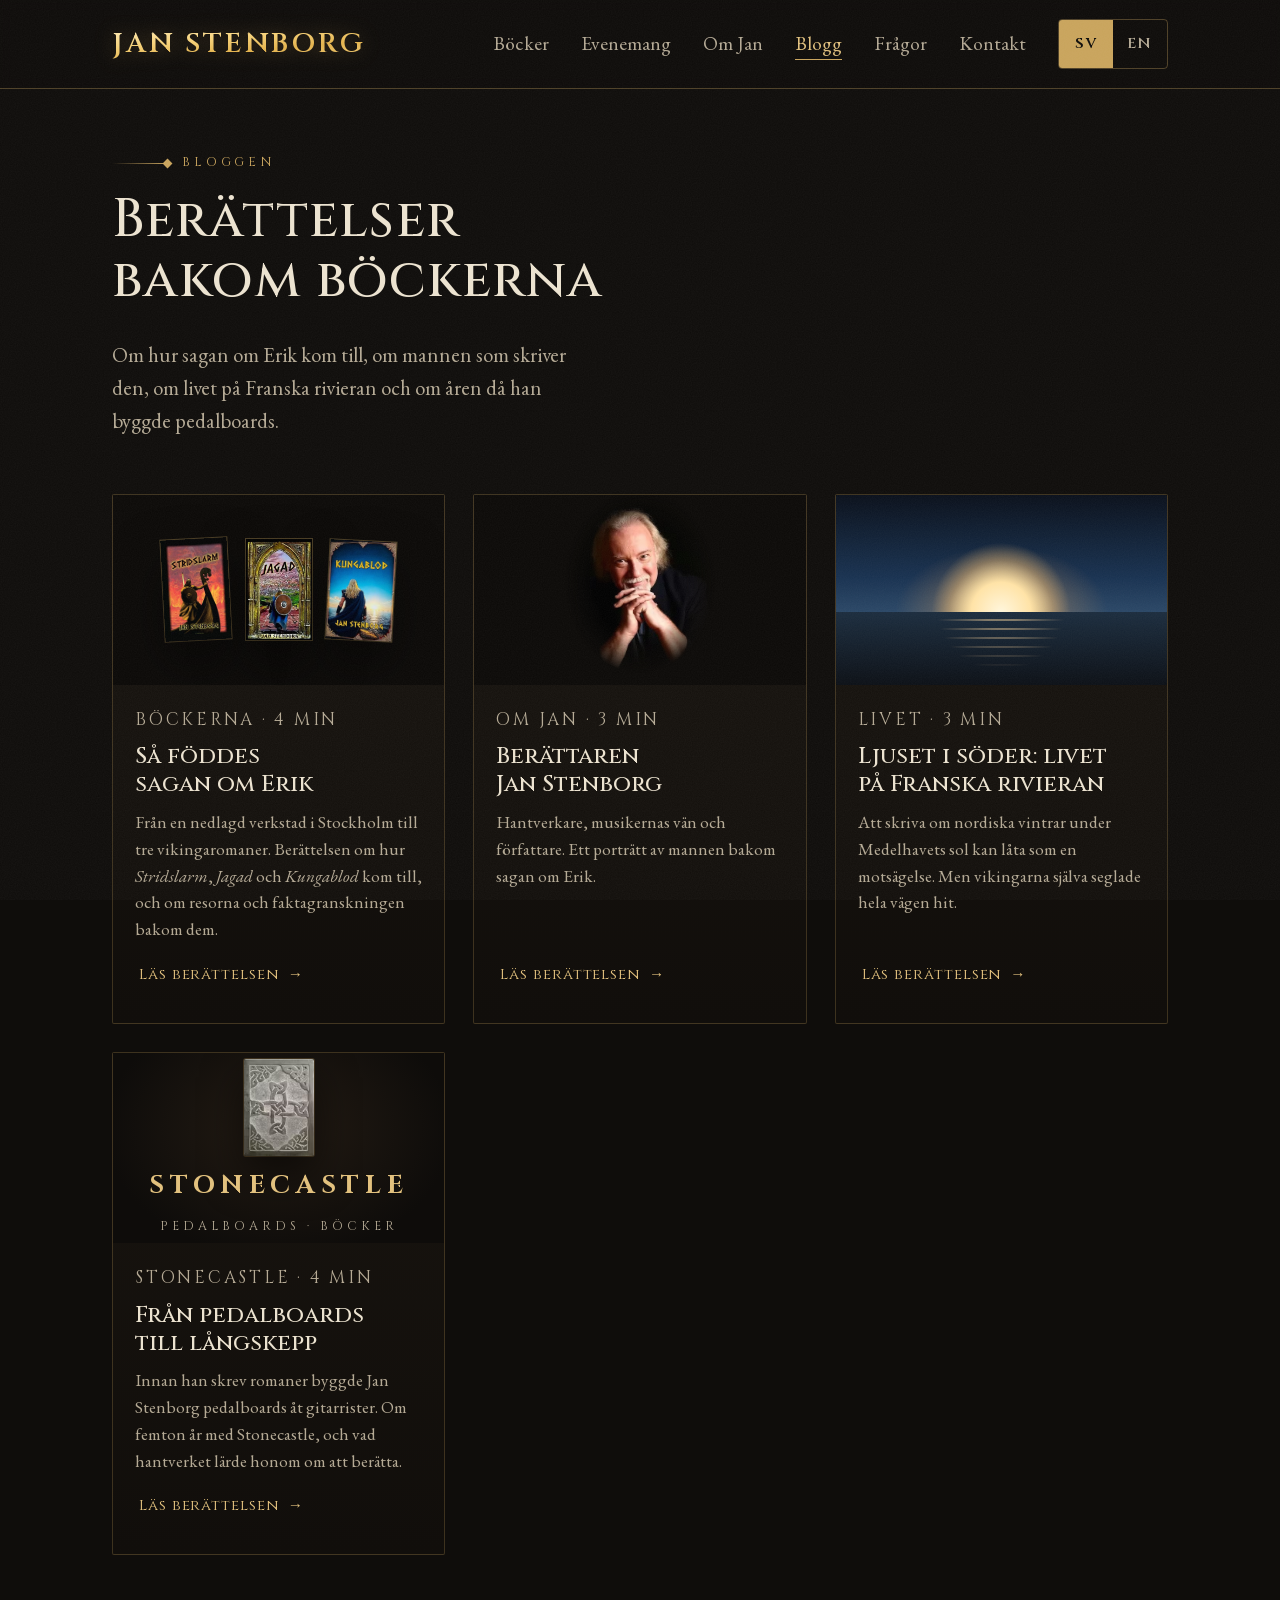
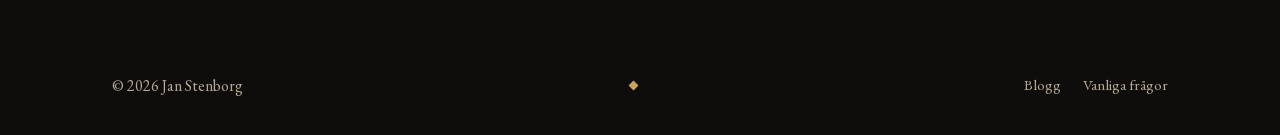
==== blogg/index.html @ 1004fe12 "Use the Stridslarm epub to correct and enrich the site - Publisher corrected: Jan's own imprint, Sto" ====
<!doctype html>
<html lang="sv" data-lang="sv" data-title-sv="Blogg – Jan Stenborg" data-title-en="Blog – Jan Stenborg">
<head>
  <meta charset="utf-8">
  <meta name="viewport" content="width=device-width, initial-scale=1, viewport-fit=cover">
  <title>Blogg – Jan Stenborg</title>
  <meta name="description" content="Berättelser om hur Jan Stenborgs vikingaromaner kom till, om författaren, livet på Franska rivieran och åren med Stonecastle.">
  <meta name="theme-color" content="#0f0d0b">
  <meta name="referrer" content="strict-origin-when-cross-origin">
  <link rel="icon" href="/favicon.svg" type="image/svg+xml">
  <link rel="icon" href="/favicon-32.png" sizes="32x32" type="image/png">
  <link rel="apple-touch-icon" href="/apple-touch-icon.png">
  <meta property="og:type" content="website">
  <meta property="og:site_name" content="Jan Stenborg">
  <meta property="og:locale" content="sv_SE">
  <meta property="og:title" content="Blogg – Jan Stenborg">
  <meta property="og:description" content="Berättelser om hur Jan Stenborgs vikingaromaner kom till, om författaren, livet på Franska rivieran och åren med Stonecastle.">
  <link rel="canonical" href="https://janstenborg.com/blogg/">
  <meta property="og:url" content="https://janstenborg.com/blogg/">
  <meta property="og:image" content="https://janstenborg.com/images/share.jpg">
  <meta name="twitter:card" content="summary_large_image">
  <link rel="preload" href="/fonts/cinzel.woff2" as="font" type="font/woff2" crossorigin>
  <link rel="preload" href="/fonts/eb-garamond.woff2" as="font" type="font/woff2" crossorigin>
  <link rel="stylesheet" href="/styles.css">
  <script src="/boot.js?v=2"></script>
  <script type="application/ld+json">
{
  "@context": "https://schema.org",
  "@type": "Blog",
  "name": "Jan Stenborg – Blogg",
  "inLanguage": "sv",
  "author": {
    "@type": "Person",
    "name": "Jan Stenborg",
    "jobTitle": "Författare",
    "url": "https://janstenborg.com/"
  },
  "blogPost": [
    {
      "@type": "BlogPosting",
      "headline": "Så föddes sagan om Erik",
      "datePublished": "2026-10-24",
      "url": "https://janstenborg.com/blogg/sa-foddes-sagan-om-erik/"
    },
    {
      "@type": "BlogPosting",
      "headline": "Berättaren Jan Stenborg",
      "datePublished": "2026-10-24",
      "url": "https://janstenborg.com/blogg/berattaren-jan-stenborg/"
    },
    {
      "@type": "BlogPosting",
      "headline": "Ljuset i söder: livet på Franska rivieran",
      "datePublished": "2026-10-24",
      "url": "https://janstenborg.com/blogg/livet-pa-franska-rivieran/"
    },
    {
      "@type": "BlogPosting",
      "headline": "Från pedalboards till långskepp",
      "datePublished": "2026-10-24",
      "url": "https://janstenborg.com/blogg/fran-pedalboards-till-langskepp/"
    }
  ],
  "url": "https://janstenborg.com/blogg/"
}
  </script>
</head>
<body class="subpage">
<a class="skip" href="#main"><span lang="sv">Hoppa till innehållet</span><span lang="en">Skip to content</span></a>

<header class="site-header">
  <div class="wrap header-inner">
    <a class="brand" href="/">Jan Stenborg</a>
    <nav class="nav" aria-label="Meny" data-label-en="Menu">
      <a href="/#bocker"><span lang="sv">Böcker</span><span lang="en">Books</span></a>
      <a href="/#evenemang"><span lang="sv">Evenemang</span><span lang="en">Events</span></a>
      <a href="/#om"><span lang="sv">Om Jan</span><span lang="en">About</span></a>
      <a href="/blogg/" aria-current="page"><span lang="sv">Blogg</span><span lang="en">Blog</span></a>
      <a href="/fragor/"><span lang="sv">Frågor</span><span lang="en">FAQ</span></a>
      <a href="/#kontakt"><span lang="sv">Kontakt</span><span lang="en">Contact</span></a>
    </nav>
    <div class="lang-switch" role="group" aria-label="Språk / Language">
      <button type="button" data-set-lang="sv" aria-pressed="true">SV</button>
      <button type="button" data-set-lang="en" aria-pressed="false">EN</button>
    </div>
    <button type="button" class="menu-toggle" aria-expanded="false" aria-controls="site-menu" data-menu-toggle>
      <span class="menu-icon" aria-hidden="true"></span>
      <span class="visually-hidden"><span lang="sv">Meny</span><span lang="en">Menu</span></span>
    </button>
  </div>
</header>

<div class="menu-panel" id="site-menu" data-menu>
  <div class="menu-glow" aria-hidden="true"></div>
  <nav class="wrap menu-inner" aria-label="Meny" data-label-en="Menu">
    <ol class="menu-list">
      <li style="--i:0"><a href="/#bocker"><span class="menu-num">I</span><span lang="sv">Böckerna</span><span lang="en">The books</span></a></li>
      <li style="--i:1"><a href="/#evenemang"><span class="menu-num">II</span><span lang="sv">Evenemang</span><span lang="en">Events</span></a></li>
      <li style="--i:2"><a href="/#om"><span class="menu-num">III</span><span lang="sv">Om Jan</span><span lang="en">About Jan</span></a></li>
      <li style="--i:3"><a href="/#kontakt"><span class="menu-num">IV</span><span lang="sv">Kontakt</span><span lang="en">Contact</span></a></li>
    </ol>
    <ul class="menu-list menu-more">
      <li style="--i:4"><a href="/blogg/" aria-current="page"><span class="menu-num" aria-hidden="true">·</span><span lang="sv">Blogg</span><span lang="en">Blog</span></a></li>
      <li style="--i:5"><a href="/fragor/"><span class="menu-num" aria-hidden="true">·</span><span lang="sv">Vanliga frågor</span><span lang="en">FAQ</span></a></li>
    </ul>
    <div class="menu-foot" style="--i:6">
      <a class="btn btn-gold" href="/#evenemang" data-track="Menu: signing"><span lang="sv">Kom på signeringen</span><span lang="en">Come to the signing</span></a>
      <div class="lang-switch" role="group" aria-label="Språk / Language">
        <button type="button" data-set-lang="sv" aria-pressed="true">SV</button>
        <button type="button" data-set-lang="en" aria-pressed="false">EN</button>
      </div>
    </div>
  </nav>
</div>

<main id="main">
  <section class="section blog-index">
    <div class="wrap">
      <header class="chapter" data-reveal="title">
        <p class="chapter-mark"><span class="chapter-rule" aria-hidden="true"></span><span lang="sv">Bloggen</span><span lang="en">The blog</span></p>
        <h1 class="chapter-title"><span lang="sv">Berättelser bakom böckerna</span><span lang="en">Stories behind the books</span></h1>
      </header>
      <p class="section-intro" data-reveal><span lang="sv">Om hur sagan om Erik kom till, om mannen som skriver den, om livet på Franska rivieran och om åren då han byggde pedalboards.</span><span lang="en">How the saga of Erik came about, the man who writes it, life on the French Riviera, and the years he spent building pedalboards.</span></p>
      <div class="story-grid">
        <article class="story-card" data-reveal>
          <a class="story-link" href="/blogg/sa-foddes-sagan-om-erik/">
            <div class="story-visual"><div class="post-visual post-covers" role="img" aria-label="Omslagen till Stridslarm, Jagad och Kungablod" data-label-en="The covers of Stridslarm, Jagad and Kungablod"><picture><source type="image/avif" srcset="/images/stridslarm-360.avif"><source type="image/webp" srcset="/images/stridslarm-360.webp"><img src="/images/stridslarm.jpg" width="919" height="1400" loading="lazy" alt=""></picture><picture><source type="image/avif" srcset="/images/jagad-240.avif"><source type="image/webp" srcset="/images/jagad-240.webp"><img src="/images/jagad.jpg" width="362" height="552" loading="lazy" alt=""></picture><picture><source type="image/avif" srcset="/images/kungablod-320.avif"><source type="image/webp" srcset="/images/kungablod-320.webp"><img src="/images/kungablod.jpg" width="628" height="938" loading="lazy" alt=""></picture></div></div>
            <div class="story-text">
              <p class="story-tag"><span lang="sv">Böckerna</span><span lang="en">The books</span> · <span lang="sv">4 min</span><span lang="en">4 min</span></p>
              <h2 class="story-title"><span lang="sv">Så föddes sagan om Erik</span><span lang="en">How the saga of Erik was born</span></h2>
              <p><span lang="sv">Från en nedlagd verkstad i Stockholm till tre vikingaromaner. Berättelsen om hur <em>Stridslarm</em>, <em>Jagad</em> och <em>Kungablod</em> kom till, och om resorna och faktagranskningen bakom dem.</span><span lang="en">From a closed workshop in Stockholm to three Viking novels: how <em>Stridslarm</em>, <em>Jagad</em> and <em>Kungablod</em> came to be, and the travel and fact-checking behind them.</span></p>
              <span class="text-link"><span lang="sv">Läs berättelsen</span><span lang="en">Read the story</span> <span class="text-link-arrow" aria-hidden="true">→</span></span>
            </div>
          </a>
        </article>
        <article class="story-card" data-reveal>
          <a class="story-link" href="/blogg/berattaren-jan-stenborg/">
            <div class="story-visual"><div class="post-visual post-portrait"><picture><source type="image/avif" srcset="/images/jan-stenborg-388.avif 388w" sizes="(max-width: 700px) 92vw, 680px"><source type="image/webp" srcset="/images/jan-stenborg-388.webp 388w" sizes="(max-width: 700px) 92vw, 680px"><img src="/images/jan-stenborg.jpg" width="388" height="515" loading="lazy" alt="Porträtt av Jan Stenborg" data-alt-en="Portrait of Jan Stenborg"></picture></div></div>
            <div class="story-text">
              <p class="story-tag"><span lang="sv">Om Jan</span><span lang="en">About Jan</span> · <span lang="sv">3 min</span><span lang="en">3 min</span></p>
              <h2 class="story-title"><span lang="sv">Berättaren Jan Stenborg</span><span lang="en">Jan Stenborg, storyteller</span></h2>
              <p><span lang="sv">Hantverkare, musikernas vän och författare. Ett porträtt av mannen bakom sagan om Erik.</span><span lang="en">Craftsman, friend of musicians and author: a portrait of the man behind the saga of Erik.</span></p>
              <span class="text-link"><span lang="sv">Läs berättelsen</span><span lang="en">Read the story</span> <span class="text-link-arrow" aria-hidden="true">→</span></span>
            </div>
          </a>
        </article>
        <article class="story-card" data-reveal>
          <a class="story-link" href="/blogg/livet-pa-franska-rivieran/">
            <div class="story-visual"><div class="post-visual post-scene post-sea" aria-hidden="true"><span class="ps-sky"></span><span class="ps-sun"></span><span class="ps-sea"></span><span class="ps-path"></span></div></div>
            <div class="story-text">
              <p class="story-tag"><span lang="sv">Livet</span><span lang="en">Life</span> · <span lang="sv">3 min</span><span lang="en">3 min</span></p>
              <h2 class="story-title"><span lang="sv">Ljuset i söder: livet på Franska rivieran</span><span lang="en">Southern light: life on the French Riviera</span></h2>
              <p><span lang="sv">Att skriva om nordiska vintrar under Medelhavets sol kan låta som en motsägelse. Men vikingarna själva seglade hela vägen hit.</span><span lang="en">Writing about northern winters under the Mediterranean sun may sound like a contradiction. But the Vikings themselves sailed all the way here.</span></p>
              <span class="text-link"><span lang="sv">Läs berättelsen</span><span lang="en">Read the story</span> <span class="text-link-arrow" aria-hidden="true">→</span></span>
            </div>
          </a>
        </article>
        <article class="story-card" data-reveal>
          <a class="story-link" href="/blogg/fran-pedalboards-till-langskepp/">
            <div class="story-visual"><div class="post-visual post-scene post-plate" aria-hidden="true"><picture class="plate-emblem"><source type="image/avif" srcset="/images/emblem-stone-96.avif 1x, /images/emblem-stone-480.avif 2x"><source type="image/webp" srcset="/images/emblem-stone-96.webp 1x, /images/emblem-stone-480.webp 2x"><img src="/images/emblem-stone.jpg" width="480" height="659" loading="lazy" alt=""></picture><span class="plate-name">Stonecastle</span><span class="plate-sub"><span lang="sv">Pedalboards · Böcker</span><span lang="en">Pedalboards · Books</span></span></div></div>
            <div class="story-text">
              <p class="story-tag"><span lang="sv">Stonecastle</span><span lang="en">Stonecastle</span> · <span lang="sv">4 min</span><span lang="en">4 min</span></p>
              <h2 class="story-title"><span lang="sv">Från pedalboards till långskepp</span><span lang="en">From pedalboards to longships</span></h2>
              <p><span lang="sv">Innan han skrev romaner byggde Jan Stenborg pedalboards åt gitarrister. Om femton år med Stonecastle, och vad hantverket lärde honom om att berätta.</span><span lang="en">Before he wrote novels, Jan Stenborg built pedalboards for guitarists: fifteen years with Stonecastle, and what the craft taught him about storytelling.</span></p>
              <span class="text-link"><span lang="sv">Läs berättelsen</span><span lang="en">Read the story</span> <span class="text-link-arrow" aria-hidden="true">→</span></span>
            </div>
          </a>
        </article>
      </div>
    </div>
  </section>
</main>

<footer class="site-footer">
  <div class="wrap footer-inner">
    <span class="footer-mark" aria-hidden="true"></span>
    <p>© <span id="year">2026</span> Jan Stenborg</p>
    <nav class="footer-links" aria-label="Mer" data-label-en="More">
      <a href="/blogg/"><span lang="sv">Blogg</span><span lang="en">Blog</span></a>
      <a href="/fragor/"><span lang="sv">Vanliga frågor</span><span lang="en">FAQ</span></a>
    </nav>
  </div>
</footer>

<script src="/script.js"></script>
</body>
</html>
---- styles.css ----
/* ===== Fonts (self-hosted, Latin set incl. å ä ö) ===== */
@font-face {
  font-family: "Cinzel"; font-style: normal; font-weight: 400 900; font-display: swap;
  src: url("fonts/cinzel.woff2") format("woff2");
}
@font-face {
  font-family: "EB Garamond"; font-style: normal; font-weight: 400 800; font-display: swap;
  src: url("fonts/eb-garamond.woff2") format("woff2");
}
@font-face {
  font-family: "EB Garamond"; font-style: italic; font-weight: 400 800; font-display: swap;
  src: url("fonts/eb-garamond-italic.woff2") format("woff2");
}

/* ===== Colours and fonts: change these to restyle the whole site ===== */
:root {
  --bg: #0f0d0b;
  --bg-raised: #17130f;
  --gold: #c9a45c;
  --gold-bright: #e2c17e;
  --text: #ece3d0;
  --text-muted: #b5aa95;
  --line: rgba(201, 164, 92, 0.35);
  --heading: "Cinzel", Georgia, serif;
  --body: "EB Garamond", Georgia, serif;
  --wrap: 1120px;

  /* Motion tokens (see docs/MOTION.md). Every animation uses these. */
  --dur-instant: 90ms;
  --dur-quick: 160ms;
  --dur-ui: 240ms;
  --dur-reveal: 420ms;
  --dur-scene: 650ms;
  --ease-rise: cubic-bezier(.16, .84, .24, 1);
  --ease-ui: cubic-bezier(.3, .7, .2, 1);
  --ease-out: cubic-bezier(.4, 0, 1, 1);
  --rise: 18px;
  --stagger: 0ms;
}

/* ===== Language switching: only the chosen language is shown ===== */
html[data-lang="sv"] [lang="en"],
html[data-lang="en"] [lang="sv"] { display: none !important; }

/* ===== Signing dates: show only what fits before, on, or after the day ===== */
/* Without the script, the "before" version shows. */
html:not([data-event-state]) [data-show]:not([data-show~="upcoming"]),
html[data-event-state="upcoming"] [data-show]:not([data-show~="upcoming"]),
html[data-event-state="today"] [data-show]:not([data-show~="today"]),
html[data-event-state="past"] [data-show]:not([data-show~="past"]) { display: none !important; }

/* ===== Base ===== */
*, *::before, *::after { box-sizing: border-box; }
html { scroll-behavior: smooth; scroll-padding-top: 104px; }
body {
  margin: 0;
  background: var(--bg);
  color: var(--text);
  font-family: var(--body);
  font-size: 1.2rem;
  line-height: 1.6;
  -webkit-font-smoothing: antialiased;
}
img { max-width: 100%; height: auto; display: block; }
picture { display: block; }
a { color: var(--gold-bright); }
a:hover { color: var(--text); }
h1, h2, h3 { font-family: var(--heading); font-weight: 700; line-height: 1.15; margin: 0 0 0.5em; text-wrap: balance; }
p { margin: 0 0 1em; text-wrap: pretty; }
/* A faint film grain over the whole page, so the night is never flat digital black.
   One fixed layer, opacity only: costs nothing while scrolling. */
body::after {
  content: ""; position: fixed; inset: 0; z-index: 90; pointer-events: none; opacity: .045;
  background-image: url("data:image/svg+xml;utf8,<svg xmlns='http://www.w3.org/2000/svg' width='180' height='180'><filter id='n'><feTurbulence type='fractalNoise' baseFrequency='.85' numOctaves='2' stitchTiles='stitch'/><feColorMatrix values='0 0 0 0 1  0 0 0 0 1  0 0 0 0 1  0 0 0 .9 0'/></filter><rect width='100%' height='100%' filter='url(%23n)'/></svg>");
}
em { font-style: italic; }
.wrap { max-width: var(--wrap); margin: 0 auto; padding: 0 16px; }
.hero-inner > *, .book > *, .event > *, .about > * { min-width: 0; }
@media (min-width: 700px) { .wrap { padding: 0 32px; } }

.skip { position: absolute; left: -9999px; }
.skip:focus { left: 16px; top: 16px; z-index: 100; background: var(--gold); color: var(--bg); padding: 8px 12px; }
:focus-visible { outline: 2px solid var(--gold-bright); outline-offset: 3px; }
section[tabindex="-1"]:focus { outline: none; }

/* ===== Header ===== */
.site-header {
  position: sticky; top: 0; z-index: 50;
  transition: transform var(--dur-ui) var(--ease-ui);
  background: rgba(15, 13, 11, 0.92);
  -webkit-backdrop-filter: blur(6px); backdrop-filter: blur(6px);
  border-bottom: 1px solid var(--line);
}
@media (min-width: 901px) {
  /* Fixed (not sticky) so shrinking it never nudges the page underneath */
  .site-header {
    position: fixed; left: 0; right: 0; top: 0;
    transition: background-color var(--dur-ui) var(--ease-ui), box-shadow var(--dur-ui) var(--ease-ui);
  }
  body { padding-top: 89px; }
  .header-inner { transition: min-height var(--dur-ui) var(--ease-ui); }
  .brand { transform-origin: left center; transition: transform var(--dur-ui) var(--ease-ui); }
  .header-condensed .site-header { background: rgba(15, 13, 11, .97); box-shadow: 0 12px 30px rgba(0, 0, 0, .35); }
  .header-condensed .header-inner { min-height: 64px; }
  .header-condensed .brand { transform: scale(.82); }
}
.header-inner { display: flex; align-items: center; gap: 32px; min-height: 88px; flex-wrap: wrap; }
.brand {
  font-family: var(--heading); font-size: 1.75rem; letter-spacing: 0.1em;
  font-weight: 600; color: #f0c766; text-decoration: none; text-transform: uppercase;   /* bright gold */
  display: inline-flex; align-items: center; min-height: 44px;
  filter: drop-shadow(0 0 10px rgba(255, 200, 100, .28));
}
@supports ((-webkit-background-clip: text) or (background-clip: text)) {
  .brand {                                       /* metallic gold, lit from above */
    background: linear-gradient(175deg, #fff3cf 0%, #f6d27a 38%, #e3b24c 62%, #f4d58a 100%);
    -webkit-background-clip: text; background-clip: text; -webkit-text-fill-color: transparent;
  }
}
.brand:hover { filter: drop-shadow(0 0 14px rgba(255, 210, 120, .5)); }
.nav { display: flex; gap: 32px; margin-left: auto; }
.nav a {
  color: var(--text-muted); text-decoration: none; font-size: 1.22rem;
  display: inline-flex; align-items: center; min-height: 48px;
}
.nav a { position: relative; transition: color var(--dur-quick) var(--ease-ui); }
.nav a::after {
  content: ""; position: absolute; left: 0; right: 0; bottom: 8px; height: 1px; background: var(--gold);
  transform: scaleX(0); transform-origin: left; transition: transform var(--dur-ui) var(--ease-ui);
}
.nav a:hover, .nav a:focus-visible { color: var(--gold-bright); }
@media (hover: hover) { .nav a:hover::after { transform: scaleX(1); } }
.nav a:focus-visible::after { transform: scaleX(1); }
.lang-switch { position: relative; display: flex; border: 1px solid var(--line); border-radius: 4px; overflow: hidden; }
.lang-switch::before {                          /* the gold pill that slides between SV and EN */
  content: ""; position: absolute; top: 0; bottom: 0; left: 0; width: 50%; background: var(--gold);
  transition: transform var(--dur-ui) var(--ease-rise);
}
html[data-lang="en"] .lang-switch::before { transform: translateX(100%); }
.lang-switch button {
  position: relative; font: 600 0.85rem/1 var(--heading); letter-spacing: 0.08em;
  background: none; color: var(--text-muted); border: 0; padding: 0; cursor: pointer;
  width: 54px; min-height: 48px; font-size: .95rem; transition: color var(--dur-ui) var(--ease-ui);
}
.lang-switch button[aria-pressed="true"] { color: var(--bg); }

/* --- Menu button (phones and small tablets only) --- */
.menu-toggle {
  display: none; align-items: center; justify-content: center; flex: none;
  width: 48px; height: 48px; margin-left: auto; padding: 0; cursor: pointer;
  background: none; color: var(--gold-bright); border: 1px solid var(--line); border-radius: 4px;
  transition: border-color var(--dur-quick) var(--ease-ui);
}
.menu-toggle:hover { border-color: var(--gold); }
.menu-icon { position: relative; display: block; width: 22px; height: 14px; }
.menu-icon::before, .menu-icon::after {
  content: ""; position: absolute; left: 0; right: 0; height: 2px; border-radius: 1px; background: currentColor;
  transition: transform var(--dur-ui) var(--ease-rise);
}
.menu-icon::before { top: 0; }
.menu-icon::after { bottom: 0; }
.menu-toggle[aria-expanded="true"] .menu-icon::before { transform: translateY(6px) rotate(45deg); }
.menu-toggle[aria-expanded="true"] .menu-icon::after { transform: translateY(-6px) rotate(-45deg); }

/* --- Full-screen chapter menu --- */
.menu-panel { display: none; }

@media (max-width: 900px) {
  .header-inner { min-height: 72px; gap: 16px; flex-wrap: nowrap; }
  .brand { font-size: 1.45rem; }
  .site-header .nav, .site-header .lang-switch { display: none; }
  .menu-toggle { display: inline-flex; }

  .menu-panel {
    display: block; position: fixed; inset: 0; z-index: 45; overflow-y: auto; overscroll-behavior: contain;
    padding-top: 72px; background: var(--bg);
    visibility: hidden; opacity: 0;
    transition: opacity var(--dur-ui) var(--ease-ui), visibility 0s linear var(--dur-ui);
  }
  .menu-open .menu-panel { visibility: visible; opacity: 1; transition: opacity var(--dur-ui) var(--ease-ui), visibility 0s; }
  .menu-open .site-header { transform: none !important; }   /* the bar (and its close button) always stays */
  .menu-open .action-bar { visibility: hidden !important; }
  .menu-glow {                                   /* the dawn horizon again, at the foot of the menu */
    position: absolute; left: 0; right: 0; bottom: 0; height: 55%; pointer-events: none;
    background: radial-gradient(70% 60% at 50% 100%, rgba(215, 140, 70, .22), transparent 70%);
  }
  .menu-inner {
    position: relative; display: flex; flex-direction: column; justify-content: space-between;
    min-height: calc(100svh - 72px); padding-top: 28px; padding-bottom: calc(36px + env(safe-area-inset-bottom));
  }
  .menu-list { list-style: none; margin: 0; padding: 0; }
  .menu-list a {
    display: flex; align-items: baseline; gap: 18px; padding: 18px 0;
    border-bottom: 1px solid rgba(201, 164, 92, .18);
    font-family: var(--heading); font-weight: 500; font-size: clamp(1.8rem, 8vw, 2.4rem); letter-spacing: .02em;
    color: var(--text); text-decoration: none;
    transition: color var(--dur-quick) var(--ease-ui);
  }
  .menu-list a:hover, .menu-list a:active { color: var(--gold-bright); }
  .menu-num { flex: none; min-width: 2.6em; font-size: .8rem; font-weight: 700; letter-spacing: .2em; color: var(--gold); }
  .menu-foot { display: flex; flex-wrap: wrap; align-items: center; justify-content: space-between; gap: 16px; margin-top: 36px; }

  /* the chapters rise in, one after another */
  .menu-list li, .menu-foot {
    opacity: 0; transform: translateY(14px);
    transition: opacity 420ms var(--ease-rise), transform 420ms var(--ease-rise);
    transition-delay: calc(var(--i, 0) * 50ms);
  }
  .menu-open .menu-list li, .menu-open .menu-foot { opacity: 1; transform: none; }

  html { scroll-padding-top: 92px; }
}
html.menu-open { overflow: hidden; }

/* ===== Buttons ===== */
.btn {
  position: relative; overflow: hidden;
  display: inline-flex; align-items: center; justify-content: center; min-height: 48px;
  font-family: var(--heading); font-size: 0.95rem; letter-spacing: 0.06em; line-height: 1.2;
  text-decoration: none; padding: 12px 22px; border-radius: 3px; border: 1px solid var(--gold);
  background: none; cursor: pointer;
  transition: background-color var(--dur-quick) var(--ease-ui), color var(--dur-quick) var(--ease-ui),
              transform var(--dur-instant) var(--ease-ui);
}
.btn:active { transform: scale(.98); }
.btn-gold::after {                              /* a band of light that sweeps across on hover */
  content: ""; position: absolute; top: 0; bottom: 0; left: -40%; width: 30%;
  background: linear-gradient(100deg, transparent, rgba(255, 248, 225, .55), transparent);
  transform: translateX(0) skewX(-18deg); opacity: 0; pointer-events: none;
}
@media (hover: hover) {
  .btn-gold:hover::after { opacity: 1; transform: translateX(560%) skewX(-18deg); transition: transform 600ms var(--ease-rise), opacity 0s; }
}
.btn-small { min-height: 44px; padding: 8px 16px; font-size: 0.9rem; white-space: nowrap; }
.btn-gold { background: var(--gold); color: var(--bg); }
.btn-gold:hover { background: var(--gold-bright); color: var(--bg); }
.btn-ghost { color: var(--gold-bright); }
.btn-ghost:hover { background: rgba(201, 164, 92, 0.12); color: var(--gold-bright); }
.actions { display: flex; flex-wrap: wrap; gap: 12px; }

/* ===== Hero: "Dawn over the fleet" (see docs/HERO.md) ===== */
.hero {
  --horizon: 62%;                               /* where sea meets sky */
  --sun-x: calc(50% + min(27vw, 300px));        /* sun sits behind the book */
  --ease-slow: cubic-bezier(.16, .84, .24, 1);
  position: relative; overflow: hidden; isolation: isolate;
  min-height: min(calc(88svh - 80px), 810px);
  display: flex; align-items: center;
  background: var(--bg);
}

/* --- The scene (decoration only) --- */
.hero-scene { position: absolute; inset: 0; z-index: -1; pointer-events: none; }
.hero-sky {
  position: absolute; left: 0; right: 0; top: -60px; height: calc(var(--horizon) + 180px);
  mask-image: linear-gradient(#000 72%, transparent);
  background:
    radial-gradient(30% 34% at var(--sun-x) 100%, rgba(255, 214, 150, .75), rgba(240, 170, 95, .35) 45%, transparent 80%),
    radial-gradient(75% 70% at var(--sun-x) 100%, rgba(215, 140, 70, .45), rgba(150, 90, 60, .18) 45%, transparent 75%),
    linear-gradient(to bottom, #07080c 0%, #0a101b 38%, #142740 74%, #24405e 100%);
}
.hero-sun {
  position: absolute; left: var(--sun-x); top: var(--horizon);
  width: 320px; height: 320px; border-radius: 50%;
  transform: translate(-50%, -50%);
  background: radial-gradient(circle, #fff6dc 0%, #ffe3a6 28%, rgba(255, 200, 120, .55) 48%, transparent 70%);
  filter: blur(2px);
}
.hero-fleet {
  position: absolute; left: 0; top: calc(var(--horizon) - 39px);
  width: 100%; height: 40px; fill: #131d28; color: #131d28; opacity: .48; filter: blur(.45px);
}
.hero-sea {
  position: absolute; left: 0; right: 0; top: calc(var(--horizon) - 12px); bottom: 0; overflow: hidden;
  mask-image: linear-gradient(transparent, #000 28px);
  background: linear-gradient(to bottom, #1b2c3e 0%, #111c29 22%, #0c1016 62%, var(--bg) 100%);
}
.hero-sea::before {                             /* bright horizon line, strongest at the sun */
  content: ""; position: absolute; left: 0; right: 0; top: 0; height: 28px; filter: blur(8px);
  background: radial-gradient(40% 100% at var(--sun-x) 50%, rgba(255, 228, 170, .9), rgba(255, 228, 170, .15) 70%, transparent);
}
.hero-sunpath {
  position: absolute; top: 0; bottom: 0; left: var(--sun-x); width: 300px;
  transform: translateX(-50%); overflow: hidden;
  -webkit-mask-image: radial-gradient(50% 100% at 50% 0, #000 20%, transparent 75%);
          mask-image: radial-gradient(50% 100% at 50% 0, #000 20%, transparent 75%);
}
.hero-sunpath::before {                         /* fine moving glints on the water */
  content: ""; position: absolute; left: 0; right: 0; top: -16px; bottom: 0;
  background:
    radial-gradient(ellipse 32% 2px at 46% 12%, #f4d7a866, transparent),
    radial-gradient(ellipse 21% 2px at 57% 24%, #f4d7a844, transparent),
    radial-gradient(ellipse 38% 3px at 42% 39%, #f4d7a838, transparent),
    radial-gradient(ellipse 27% 2px at 60% 57%, #f4d7a825, transparent),
    radial-gradient(ellipse 42% 3px at 46% 76%, #f4d7a818, transparent);

}
.hero-grain {
  position: absolute; inset: 0; opacity: .07; mix-blend-mode: overlay;
  background-image: url("data:image/svg+xml;utf8,<svg xmlns='http://www.w3.org/2000/svg' width='160' height='160'><filter id='n'><feTurbulence type='fractalNoise' baseFrequency='.9' numOctaves='2' stitchTiles='stitch'/></filter><rect width='100%' height='100%' filter='url(%23n)'/></svg>");
}
.hero-scene::after {                            /* vignette */
  content: ""; position: absolute; inset: 0;
  background: radial-gradient(120% 90% at 60% 45%, transparent 55%, rgba(0, 0, 0, .55) 100%);
}

/* --- Layout --- */
.hero-inner {
  position: relative; width: 100%;
  display: grid; grid-template-columns: 1.15fr .85fr; gap: 48px; align-items: center;
  padding-top: 40px; padding-bottom: 56px;
}

/* --- Text --- */
.eyebrow {
  font-family: var(--heading); font-weight: 500; color: var(--gold); letter-spacing: .28em;
  text-transform: uppercase; font-size: .9rem; margin-bottom: .9em;
}
/* Jan's portrait beside his name: a small circle in a gold ring, lit like the dawn behind the book */
.hero-byline { display: flex; align-items: center; gap: 16px; }
.hero-avatar { flex: none; width: 56px; height: 56px; border-radius: 50%; }
.hero-avatar img {
  width: 100%; height: 100%; object-fit: cover; border-radius: 50%;
  box-shadow: 0 0 0 1px var(--gold), 0 0 0 4px var(--bg), 0 0 0 5px rgba(201, 164, 92, .35), 0 0 26px rgba(255, 200, 120, .28);
}
@media (max-width: 820px) {
  .hero-byline { gap: 12px; font-size: .8rem; letter-spacing: .2em; white-space: nowrap; }   /* one line beside the portrait */
  .hero-avatar { width: 46px; height: 46px; }
}
@media (max-width: 360px) { .hero-byline { font-size: .72rem; letter-spacing: .16em; } }
@media (max-width: 820px) and (max-height: 700px) { .hero-avatar { width: 38px; height: 38px; } }

.hero-title {
  font-size: clamp(2.4rem, 8.5vw, 4.9rem); letter-spacing: .05em; text-transform: uppercase;
  margin-bottom: .3em; color: var(--gold-bright);
  width: max-content; max-width: none;
}
.hero-title { text-shadow: 0 2px 18px rgba(255, 190, 110, .12); }
.lead { font-size: 1.45rem; line-height: 1.5; color: var(--text); max-width: 30ch; margin-bottom: 1.4em; }
.text-link {
  display: inline-flex; align-items: center; gap: 8px; min-height: 48px; padding: 0 4px;
  font-family: var(--heading); font-size: .95rem; letter-spacing: .06em; text-decoration: none;
  color: var(--gold-bright);
}
.text-link:hover { color: var(--text); }
.text-link-arrow { display: inline-block; transition: transform var(--dur-quick) var(--ease-ui); }
@media (hover: hover) { .text-link:hover .text-link-arrow { transform: translateX(4px); } }
.hero .actions { align-items: center; gap: 12px 24px; }
.hero-inscription {
  display: flex; flex-wrap: wrap; align-items: center; gap: 4px 12px;
  margin: 28px 0 0; color: var(--text-muted); font-size: 1.05rem;
}
.hero-inscription::before { content: ""; width: 40px; height: 1px; background: var(--gold); }
.hero-inscription > span:not(.hero-inscription-place) { color: var(--text); }

/* --- The 3D book --- */
.hero-book { position: relative; justify-self: center; }
.hero-halo {
  position: absolute; left: 50%; top: 45%; width: 190%; aspect-ratio: 1; border-radius: 50%;
  transform: translate(-50%, -50%); pointer-events: none;
  background: radial-gradient(circle, rgba(255, 222, 165, .5) 0%, rgba(255, 180, 100, .18) 35%, transparent 65%);
}
.book3d { width: 340px; perspective: 1400px; }
.book3d-body {
  position: relative; transform-style: preserve-3d;
  transform: rotateY(calc(24deg + var(--tilt-y, 0deg) + var(--turn, 0deg))) rotateX(var(--tilt-x, 0deg));
  transition: transform .6s var(--ease-slow);
}
.book3d-front {
  width: 100%; border-radius: 1px 3px 3px 1px;
  box-shadow:
    0 0 0 1px rgba(255, 225, 170, .18),
    -24px 34px 60px rgba(0, 0, 0, .55),
    0 0 90px rgba(255, 190, 110, .28);
  -webkit-box-reflect: below 6px linear-gradient(transparent 64%, rgba(255, 255, 255, .16));
}
.book3d-spine {
  position: absolute; left: 0; top: 0; width: 30px; height: 100%;
  transform-origin: left center; transform: rotateY(90deg);
  background: linear-gradient(to right, #08121f, #1d3a5e 45%, #0b1a2c);
  box-shadow: inset 0 0 0 1px rgba(201, 164, 92, .25);
}
.book3d-glare {
  position: absolute; inset: 0; pointer-events: none; border-radius: inherit;
  transform: translateZ(1px); mix-blend-mode: screen; opacity: .9;
  background: radial-gradient(circle at var(--gx, 70%) var(--gy, 18%), rgba(255, 240, 210, .28), transparent 46%);
}

/* Desktop: the hero fades into the page, so the book's reflection and the sea never end in a hard line */
@media (min-width: 821px) {
  .hero::after {
    content: ""; position: absolute; left: 0; right: 0; bottom: 0; height: 110px; z-index: 1;
    background: linear-gradient(to bottom, rgba(15, 13, 11, 0), var(--bg));
    pointer-events: none;
  }
  .scroll-cue { z-index: 2; }
}

/* --- Scroll cue (desktop) --- */
.scroll-cue {
  position: absolute; left: 50%; bottom: 22px; transform: translateX(-50%);
  display: flex; flex-direction: column; align-items: center; gap: 10px;
  font-family: var(--heading); font-size: .75rem; letter-spacing: .3em; text-transform: uppercase;
  color: var(--text-muted); text-decoration: none;
}
.scroll-cue::after {
  content: ""; width: 1px; height: 36px; transform-origin: top;
  background: linear-gradient(var(--gold), transparent);
}

/* --- Phone --- */
@media (max-width: 820px) {
  /* Spacing is tuned so the gold button stays on the first screen of a 812px-tall phone.
     The horizon moves with the book, so the book always rises out of the sea. */
  .hero { --horizon: 296px; --sun-x: 50%; min-height: 0; display: block; }
  .hero-inner { grid-template-columns: 1fr; gap: 32px; padding-top: 32px; padding-bottom: 56px; }
  .hero-book { order: -1; }
  .book3d { width: 200px; }
  .hero .hero-sea::after { height: 170px; opacity: .22; }
  .book3d-front { -webkit-box-reflect: below 6px linear-gradient(transparent 91%, rgba(255,255,255,.10)); }

  #top { scroll-margin-top: 0; }
  .hero-sun { width: 220px; height: 220px; }
  .hero-sunpath { width: 220px; bottom: auto; height: 110px; }   /* stays clear of the text */
  .lead { font-size: 1.3rem; }
  .scroll-cue { display: none; }
}

/* Shorter phones: a smaller book keeps the gold button on the first screen */
@media (max-width: 820px) and (max-height: 800px) {
  .hero { --horizon: 245px; }
  .hero-inner { gap: 28px; padding-top: 24px; }
  .book3d { width: 170px; }
}
@media (max-width: 820px) and (max-height: 700px) {
  .hero { --horizon: 215px; }
  .hero-inner { gap: 28px; padding-top: 20px; }
  .book3d { width: 150px; }
  .hero-sun { width: 170px; height: 170px; }
}

/* --- Motion (only when the visitor hasn't asked for less) --- */
@media (prefers-reduced-motion: no-preference) {
  .hero-sun::after {
    content: ""; position: absolute; inset: -30%; border-radius: 50%;
    background: radial-gradient(circle, rgba(255, 220, 160, .35), transparent 60%);
    animation: sunBreathe 8s ease-in-out infinite;
  }
  .hero-halo { animation: sunBreathe 8s ease-in-out infinite; }
  .hero-fleet-drift { animation: fleetDrift 60s ease-in-out infinite alternate; }
  .hero-sunpath::before { animation: glint 6s ease-in-out infinite alternate; }
  .scroll-cue::after { animation: cue 2.4s var(--ease-slow) infinite; }
  .book3d { animation: bookDrift 8s ease-in-out infinite; }

  /* Entrance: plays on each page load (the "hero-intro" class is set in <head>) */
  .hero-intro .hero-sky   { animation: sunrise 1.4s var(--ease-slow) both; }
  .hero-intro .hero-sun   { animation: sunUp 1.4s var(--ease-slow) both; }
  .hero-intro .hero-sea::before,
  .hero-intro .hero-sunpath { animation: fadeIn 1.2s ease-out .3s both; }
  .hero-intro .hero-fleet { animation: fadeIn 1.4s ease-out .5s both; }
  .hero-intro .hero-book  { animation: bookRise 1.1s var(--ease-slow) .5s both; }
  .hero-intro .hero-in    { animation: textIn .5s var(--ease-slow) .25s backwards; }
  .hero-intro .eyebrow.hero-in { animation-delay: .15s; }
  .hero-intro .hero-title.hero-in {
    animation: none;
  }
}

/* Pause the looping effects while the hero is scrolled out of view */
.hero.is-offscreen *, .hero.is-offscreen *::before, .hero.is-offscreen *::after { animation-play-state: paused !important; }

@keyframes sunrise  { from { opacity: .15; } to { opacity: 1; } }
@keyframes sunUp    { from { opacity: 0; transform: translate(-50%, -18%); } to { opacity: 1; transform: translate(-50%, -50%); } }
@keyframes fadeIn   { from { opacity: 0; } }
@keyframes bookRise { from { opacity: 0; transform: translateY(60px) rotateY(-14deg); } }
@keyframes textIn   { from { opacity: 0; transform: translateY(14px); } }
@keyframes titleIn  { from { opacity: 0; letter-spacing: .35em; } }
@keyframes sheen    { from { background-position: 100% 0; } }
@keyframes sunBreathe { 0%, 100% { opacity: .75; } 50% { opacity: 1; } }
@keyframes fleetDrift { to { transform: translateX(-36px); } }
@keyframes glint    { from { opacity: .45; transform: translateY(-2px); } to { opacity: .85; transform: translateY(3px); } }
@keyframes float    { 50% { transform: translateY(-6px); } }
@keyframes cue      { 0% { transform: scaleY(0); opacity: 1; } 70% { transform: scaleY(1); opacity: 1; } 100% { transform: scaleY(1); opacity: 0; } }

/* ===== Sections: chapters of one continuous night (see docs/AUDIT.md) ===== */
.section { padding: 120px 0; }
@media (min-width: 821px) {
  .section { padding: 80px 0; }
  .saga { padding-top: 48px; }
}
/* Raised bands fade in and out of the night instead of hard borders */
.section-dark {
  background: linear-gradient(to bottom, var(--bg), var(--bg-raised) 160px, var(--bg-raised) calc(100% - 160px), var(--bg));
}
.section-intro { color: var(--text-muted); font-size: 1.3rem; max-width: 50ch; margin: 0 0 56px; }
@media (max-width: 700px) { .section { padding: 76px 0; } }

/* --- Chapter headings: numeral, inscription rule, headline --- */
.chapter { margin-bottom: 28px; }
.chapter-mark {
  display: flex; align-items: center; gap: 14px; margin: 0 0 18px;
  font-family: var(--heading); font-size: .8rem; letter-spacing: .3em; text-transform: uppercase; color: var(--gold);
}
.chapter-rule {
  position: relative; flex: none; width: 56px; height: 1px;
  background: linear-gradient(to right, transparent, var(--gold));
}
.chapter-rule::after {                          /* the diamond at the end of the rule */
  content: ""; position: absolute; right: -3px; top: -3px; width: 7px; height: 7px;
  background: var(--gold); transform: rotate(45deg);
}
.chapter-num { font-weight: 700; color: var(--gold-bright); letter-spacing: .12em; }
.chapter-num::after { content: "·"; margin-left: 14px; color: var(--text-muted); }
.chapter-title {
  margin: 0; max-width: 20ch;
  font-family: var(--heading); font-weight: 500; font-size: clamp(2rem, 4.4vw, 3.3rem);
  line-height: 1.12; letter-spacing: .02em; color: var(--text);
}
.chapter-center { text-align: center; }
.chapter-center .chapter-mark { justify-content: center; }
.chapter-center .chapter-mark::after {          /* mirrored rule on the right */
  content: ""; width: 56px; height: 1px; background: linear-gradient(to left, transparent, var(--gold));
}
.chapter-center .chapter-title { margin-inline: auto; }

/* ===== Books ===== */
.book {
  display: grid; grid-template-columns: 220px 1fr; gap: 40px; align-items: start;
  padding: 44px 0;
}
.book + .book { border-top: 1px solid rgba(201, 164, 92, .16); }
.book-cover { width: 100%; box-shadow: 0 16px 36px rgba(0, 0, 0, 0.55); }
.book h3 { font-size: clamp(2rem, 3.4vw, 2.6rem); font-weight: 500; letter-spacing: .03em; color: var(--text); margin-bottom: .4em; }
.book-body { max-width: 56ch; }
.book-body > p:not(.book-meta) { font-size: 1.3rem; }
.book-meta {
  font-family: var(--heading); font-size: .78rem; letter-spacing: .18em; text-transform: uppercase;
  color: var(--gold); margin-bottom: .9em;
}
.book-note { color: var(--text-muted); font-style: italic; }
.buy { list-style: none; padding: 0; margin: 24px 0 0; display: flex; flex-wrap: wrap; gap: 10px; }
.buy a {
  display: inline-flex; align-items: center; min-height: 44px; padding: 6px 16px; border: 1px solid var(--line); border-radius: 3px;
  text-decoration: none; font-size: 1.05rem;
}
.buy a { transition: border-color var(--dur-quick) var(--ease-ui), background-color var(--dur-quick) var(--ease-ui), transform var(--dur-instant) var(--ease-ui); }
.buy a:hover { border-color: var(--gold); background: rgba(201, 164, 92, 0.1); }
.buy a:active { transform: scale(.98); }
@media (max-width: 640px) {
  .book { grid-template-columns: 1fr; gap: 22px; }
  .book-cover { max-width: 200px; }
}

/* --- The trilogy shelf: three books side by side; the chosen one rises into its own light --- */
/* The coloured glows reach past the books; clip them at the screen edge, never let them widen the page */
.shelf { overflow-x: hidden; overflow-x: clip; margin-inline: -16px; padding-inline: 16px; }
@media (min-width: 700px) { .shelf { margin-inline: -32px; padding-inline: 32px; } }
.shelf-books {
  position: relative; display: flex; justify-content: center; align-items: flex-end;
  gap: clamp(16px, 5vw, 72px); padding: 48px 0 0;
}
.shelf-books::after {                           /* the shelf: a line of dawn light under the books */
  content: ""; position: absolute; left: 6%; right: 6%; bottom: 38px; height: 1px; pointer-events: none;
  background: radial-gradient(50% 100% at 50% 50%, rgba(255, 228, 170, .7), rgba(201, 164, 92, .18) 70%, transparent);
}
.shelf-book {
  position: relative; isolation: isolate; display: flex; flex-direction: column; align-items: center; gap: 22px;
  width: clamp(92px, 26vw, 196px); padding: 0; border: 0; background: none; color: inherit; cursor: pointer;
  -webkit-tap-highlight-color: transparent;
}
.shelf-book[data-book="stridslarm"] { --tint: rgba(205, 80, 35, .42); }
.shelf-book[data-book="jagad"]      { --tint: rgba(125, 145, 80, .40); }
.shelf-book[data-book="kungablod"]  { --tint: rgba(90, 150, 215, .42); }
.shelf-glow {                                   /* each book's own colour of light, behind it */
  position: absolute; left: 50%; top: 40%; z-index: -1; width: 210%; aspect-ratio: 1; border-radius: 50%;
  transform: translate(-50%, -50%); pointer-events: none;
  background: radial-gradient(circle, var(--tint) 0%, transparent 62%);
  opacity: .2; transition: opacity 900ms var(--ease-rise);
}
.shelf-3d { display: block; width: 100%; perspective: 1000px; }
.shelf-body {
  position: relative; display: block; transform-style: preserve-3d;
  transform: rotateY(22deg) scale(.9); transform-origin: 50% 100%;
  transition: transform 750ms var(--ease-rise);
}
.shelf-body picture { display: block; }
.shelf-front {
  display: block; width: 100%; height: auto; border-radius: 1px 3px 3px 1px;
  box-shadow: 0 0 0 1px rgba(255, 225, 170, .14), -14px 22px 40px rgba(0, 0, 0, .55);
  -webkit-box-reflect: below 5px linear-gradient(transparent 80%, rgba(255, 255, 255, .13));
}
.shelf-spine {
  position: absolute; left: 0; top: 0; width: 10%; height: 100%; transform-origin: left center; transform: rotateY(90deg);
  background: linear-gradient(to right, #0d0b09, #2c231a 45%, #0d0b09); box-shadow: inset 0 0 0 1px rgba(201, 164, 92, .25);
}
.shelf-body::after {                            /* books not chosen stand in shadow */
  content: ""; position: absolute; inset: 0; border-radius: 1px 3px 3px 1px; pointer-events: none;
  background: rgba(8, 7, 6, .5); transform: translateZ(1px); transition: opacity 600ms var(--ease-rise);
}
.shelf-num {
  position: relative; font-family: var(--heading); font-weight: 700; font-size: .95rem; letter-spacing: .18em;
  color: var(--text-muted); transition: color var(--dur-ui) var(--ease-ui);
}
.shelf-num::after {                             /* a gold diamond marks the chosen book */
  content: ""; position: absolute; left: 50%; top: calc(100% + 8px); width: 7px; height: 7px;
  background: var(--gold); transform: translateX(-50%) rotate(45deg) scale(0); transition: transform var(--dur-ui) var(--ease-rise);
}
.shelf-book[aria-selected="true"] .shelf-glow { opacity: 1; }
.shelf-book[aria-selected="true"] .shelf-body { transform: translateY(-20px) rotateY(8deg) scale(1.04); }
.shelf-book[aria-selected="true"] .shelf-body::after { opacity: 0; }
.shelf-book[aria-selected="true"] .shelf-num { color: var(--gold-bright); }
.shelf-book[aria-selected="true"] .shelf-num::after { transform: translateX(-50%) rotate(45deg) scale(1); }
@media (hover: hover) {
  .shelf-book:not([aria-selected="true"]):hover .shelf-body { transform: translateY(-8px) rotateY(16deg) scale(.93); }
  .shelf-book:not([aria-selected="true"]):hover .shelf-body::after { opacity: .45; }
  .shelf-book:not([aria-selected="true"]):hover .shelf-glow { opacity: .45; }
}
.shelf-book:focus-visible { outline: none; }
.shelf-book:focus-visible .shelf-front { outline: 2px solid var(--gold-bright); outline-offset: 5px; }

/* The chosen book's details: all panels share one place, so the page never jumps when switching */
.shelf-panels { display: grid; max-width: 680px; margin: 56px auto 0; text-align: center; }
.shelf-panel.book {
  grid-area: 1 / 1; display: block; padding: 0; border: 0;
  opacity: 0; visibility: hidden; transform: translateY(10px);
  transition: opacity 420ms var(--ease-rise), transform 420ms var(--ease-rise), visibility 0s linear 420ms;
}
.shelf-panel.book.is-active {
  opacity: 1; visibility: visible; transform: none;
  transition: opacity 420ms var(--ease-rise) 120ms, transform 420ms var(--ease-rise) 120ms, visibility 0s;
}
.shelf-panel + .shelf-panel { border-top: 0; }
.shelf-panel .book-body { max-width: none; }
.shelf-panel .buy { justify-content: center; }
.shelf-panel:focus-visible { outline: none; }
@media (max-width: 640px) {
  .shelf-books { padding-top: 36px; }
  .shelf-book { gap: 18px; }
  .shelf-panels { margin-top: 44px; }
  .shelf-panel .book-body > p:not(.book-meta) { font-size: 1.15rem; }
}
/* Without the script every book's details are simply listed */
html:not(.motion-ready) .shelf-panels { display: block; }
html:not(.motion-ready) .shelf-panel.book { opacity: 1; visibility: visible; transform: none; margin-bottom: 48px; }


/* ===== Events: an engraved invitation instead of a flyer ===== */
.event {
  display: grid; grid-template-columns: minmax(0, 1fr) minmax(0, 1fr); gap: 80px; align-items: center; margin-top: 56px;
}
.invite { position: relative; width: 100%; max-width: 440px; justify-self: center; }
.invite-card {
  position: relative; padding: 52px 40px 46px; text-align: center;
  background:
    radial-gradient(120% 70% at 50% 0%, rgba(255, 200, 130, .11), transparent 62%),
    linear-gradient(#1c1713, #110e0b);
  border: 1px solid rgba(201, 164, 92, .55);
  outline: 1px solid rgba(201, 164, 92, .2); outline-offset: -10px;
  box-shadow: 0 40px 80px rgba(0, 0, 0, .5);
}
.invite-card::before {                          /* diamond set into the top edge */
  content: ""; position: absolute; left: 50%; top: -5px; width: 9px; height: 9px;
  background: var(--gold); transform: translateX(-50%) rotate(45deg);
}
.invite-label {
  margin: 0; font-family: var(--heading); font-size: .78rem; letter-spacing: .28em; text-transform: uppercase; color: var(--gold-bright);
}
.invite-label em { font-family: var(--body); font-size: 1.25em; letter-spacing: .02em; text-transform: none; }
.invite-day {
  margin: 14px 0 0; font-family: var(--heading); font-weight: 700; line-height: .92;
  font-size: clamp(6rem, 13vw, 8.6rem); color: var(--gold-bright);
}
@supports ((-webkit-background-clip: text) or (background-clip: text)) {
  .invite-day {
    background: linear-gradient(170deg, #fff1c9 0%, #e9cf8f 35%, #c9a45c 60%, #8f6a30 100%);
    -webkit-background-clip: text; background-clip: text; -webkit-text-fill-color: transparent; color: transparent;
  }
}
.invite-month { margin: 6px 0 0; font-family: var(--heading); font-size: 1.5rem; letter-spacing: .32em; text-transform: uppercase; }
.invite-rule { display: block; width: 120px; height: 1px; margin: 24px auto; background: linear-gradient(90deg, transparent, var(--gold), transparent); }
.invite-time { margin: 0 0 8px; font-size: 1.3rem; }
.invite-place { margin: 0; font-family: var(--heading); font-size: 1.05rem; letter-spacing: .14em; text-transform: uppercase; }
.invite-place span {
  display: block; margin-top: 4px; font-family: var(--body); font-size: 1.05rem; letter-spacing: 0; text-transform: none; color: var(--text-muted);
}
.invite-cover { position: absolute; right: -40px; bottom: -44px; width: 108px; transform: rotate(6deg); }
.invite-cover img { box-shadow: 0 22px 44px rgba(0, 0, 0, .65), 0 0 0 1px var(--line); }

.event h3 { font-size: clamp(1.8rem, 3vw, 2.2rem); font-weight: 500; color: var(--text); margin-top: .5em; }
.event-body > div > p:not(.event-soon) { font-size: 1.3rem; max-width: 40ch; }
.event .actions { align-items: center; gap: 12px 22px; margin-top: 12px; }
.event-soon {
  display: inline-block; margin: 0; font-family: var(--heading); font-size: .78rem; letter-spacing: .16em;
  text-transform: uppercase; color: var(--bg); background: var(--gold); padding: 5px 10px; border-radius: 2px;
}
.event-soon[hidden] { display: none; }
.share-status { color: var(--text-muted); font-size: 1rem; margin: 12px 0 0; min-height: 1.6em; overflow-wrap: anywhere; }
button.text-link { background: none; border: 0; cursor: pointer; }
/* --- The poster: framed like the invitation card, opens full size --- */
.poster { max-width: 880px; margin: 88px auto 0; }
.poster-frame {
  position: relative; padding: 14px;
  background: linear-gradient(#1c1713, #110e0b);
  border: 1px solid rgba(201, 164, 92, .55);
  outline: 1px solid rgba(201, 164, 92, .2); outline-offset: -8px;
  box-shadow: 0 40px 80px rgba(0, 0, 0, .5);
}
.poster-frame::before {                         /* diamond set into the top edge, as on the card */
  content: ""; position: absolute; left: 50%; top: -5px; z-index: 1; width: 9px; height: 9px;
  background: var(--gold); transform: translateX(-50%) rotate(45deg);
}
.poster-open {
  position: relative; display: block; width: 100%; padding: 0; border: 0; background: none;
  cursor: zoom-in; overflow: hidden;
}
.poster-open img { width: 100%; transition: transform 600ms var(--ease-rise); }
.poster-zoom {
  position: absolute; right: 12px; bottom: 12px; padding: 8px 12px; border-radius: 3px;
  font-family: var(--heading); font-size: .75rem; letter-spacing: .14em; text-transform: uppercase;
  color: var(--bg); background: rgba(226, 193, 126, .92);
  opacity: 0; transform: translateY(6px); transition: opacity var(--dur-ui) var(--ease-ui), transform var(--dur-ui) var(--ease-ui);
}
@media (hover: hover) {
  .poster-open:hover img { transform: scale(1.015); }
  .poster-open:hover .poster-zoom { opacity: 1; transform: none; }
}
.poster-open:focus-visible { outline: 2px solid var(--gold-bright); outline-offset: 4px; }
.poster-open:focus-visible .poster-zoom { opacity: 1; transform: none; }
@media (hover: none) { .poster-zoom { opacity: 1; transform: none; } }   /* touch screens: always show the hint */
.poster-caption {
  display: flex; flex-wrap: wrap; align-items: center; justify-content: space-between; gap: 8px 24px;
  margin-top: 18px; color: var(--text-muted); font-size: 1.1rem;
}
@media (max-width: 820px) { .poster { margin-top: 64px; } .poster-frame { padding: 8px; outline-offset: -5px; } }

/* --- Full-size viewer --- */
.poster-dialog {
  width: min(96vw, 1500px); max-width: none; max-height: 96vh; padding: 0; border: 0;
  background: transparent; overflow: visible;
}
.poster-dialog::backdrop { background: rgba(8, 7, 6, .92); }
.poster-dialog img {
  display: block; width: 100%; height: auto; max-height: 92vh; object-fit: contain;
  box-shadow: 0 30px 80px rgba(0, 0, 0, .6), 0 0 0 1px var(--line);
}
.poster-close {
  position: absolute; top: 10px; right: 10px; z-index: 1; width: 48px; height: 48px; padding: 0; cursor: pointer;
  display: flex; align-items: center; justify-content: center;
  font-size: 2rem; line-height: 1; color: var(--gold-bright); background: rgba(15, 13, 11, .8);
  border: 1px solid var(--line); border-radius: 4px;
}
.poster-close:hover { border-color: var(--gold); }
html.poster-viewing { overflow: hidden; }
@media (prefers-reduced-motion: no-preference) {
  .poster-dialog[open] { animation: posterIn 380ms var(--ease-rise); }
  .poster-dialog[open]::backdrop { animation: fadeIn 300ms ease-out; }
}
@keyframes posterIn { from { opacity: 0; transform: translateY(14px) scale(.98); } }

.visually-hidden {
  position: absolute; width: 1px; height: 1px; overflow: hidden; clip: rect(0 0 0 0); white-space: nowrap;
}
@media (max-width: 820px) {
  .event { grid-template-columns: 1fr; gap: 64px; margin-top: 40px; }
  .invite { max-width: 340px; justify-self: start; }
  .invite-card { padding: 44px 24px 40px; }
  .invite-cover { position: relative; right: auto; bottom: auto; width: 76px; margin: 24px 14px 0 auto; transform: rotate(6deg); }
}

/* ===== About: the portrait dissolves into the night ===== */
.about { display: grid; grid-template-columns: minmax(0, 5fr) minmax(0, 7fr); gap: 72px; align-items: center; }
.portrait-wrap {
  width: 100%; max-width: 388px; justify-self: end;
  /* fades out before the photo's own edges, so its black never shows as a box */
  -webkit-mask-image: radial-gradient(closest-side at 50% 46%, #000 60%, transparent 100%);
          mask-image: radial-gradient(closest-side at 50% 46%, #000 60%, transparent 100%);
}
.portrait { width: 100%; }
.about-body p { font-size: 1.3rem; max-width: 54ch; }
@media (max-width: 760px) {
  .about { grid-template-columns: 1fr; gap: 12px; }
  .portrait-wrap { max-width: 300px; justify-self: start; }
}

/* ===== Finale: the dawn horizon returns ===== */
.finale {
  position: relative; overflow: hidden; text-align: center; padding: 150px 0 130px;
  background: radial-gradient(60% 55% at 50% 0%, rgba(215, 140, 70, .16), transparent 70%), var(--bg);
}
.finale-horizon {
  position: absolute; left: 0; right: 0; top: 0; height: 1px;
  background: radial-gradient(45% 100% at 50% 50%, rgba(255, 228, 170, .9), rgba(255, 228, 170, .12) 70%, transparent);
}
.finale-horizon::after {
  content: ""; position: absolute; left: 50%; top: 0; width: 560px; height: 140px; transform: translate(-50%, -50%);
  background: radial-gradient(closest-side, rgba(255, 205, 140, .28), transparent);
}
.finale-inner > p { color: var(--text-muted); font-size: 1.3rem; max-width: 40ch; margin: 0 auto 30px; text-wrap: balance; }
.finale-email {
  display: inline-block; padding-bottom: 6px; overflow-wrap: anywhere;
  font-family: var(--body); font-style: italic; font-size: clamp(1.7rem, 4vw, 2.6rem); line-height: 1.3;
  color: var(--gold-bright); text-decoration: none;
  border-bottom: 1px solid rgba(201, 164, 92, .35);
  transition: color var(--dur-quick) var(--ease-ui), border-color var(--dur-quick) var(--ease-ui);
}
.finale-email:hover { color: var(--text); border-color: var(--gold); }
@media (max-width: 700px) { .finale { padding: 110px 0 96px; } }

/* ===== Footer ===== */
.site-footer { padding: 28px 0; color: var(--text-muted); font-size: 1rem; }
.site-footer p { margin: 0; }
.footer-inner { display: flex; align-items: center; justify-content: space-between; gap: 16px; }
.footer-mark { order: 2; width: 7px; height: 7px; background: var(--gold); transform: rotate(45deg); }
.footer-inner p { order: 1; }
.footer-top { order: 3; font-size: .82rem; }

/* ===== Blog, articles and FAQ (pages under /blogg/ and /fragor/) ===== */
.nav a[aria-current="page"] { color: var(--gold-bright); }
.nav a[aria-current="page"]::after { transform: scaleX(1); }
@media (max-width: 1279px) and (min-width: 901px) { .nav { gap: 22px; } .nav a { font-size: 1.1rem; } }
.menu-more { margin-top: 18px; }
.menu-more a { font-size: clamp(1.35rem, 6vw, 1.7rem); }
.menu-list a[aria-current="page"] { color: var(--gold-bright); }
.footer-links { order: 3; display: flex; flex-wrap: wrap; gap: 6px 22px; }
.footer-links a { color: var(--text-muted); text-decoration: none; font-size: .95rem; display: inline-flex; align-items: center; min-height: 44px; }
.footer-links a:hover { color: var(--gold-bright); }
.footer-top { order: 4; }
.footer-inner { flex-wrap: wrap; }
.about-more { display: flex; flex-wrap: wrap; gap: 4px 28px; margin-top: 8px; }

/* Article */
.post { padding: 56px 0 24px; }
.post-wrap { max-width: 760px; margin-inline: auto; }
.post-back { margin-bottom: 28px; }
.post-back .text-link-arrow { transition: transform var(--dur-quick) var(--ease-ui); }
@media (hover: hover) { .post-back:hover .text-link-arrow { transform: translateX(-4px); } }
.post-head .chapter-mark { margin-bottom: 14px; }
.post-title {
  margin: 0 0 .35em; font-family: var(--heading); font-weight: 500; font-size: clamp(2.1rem, 5vw, 3.5rem);
  line-height: 1.1; letter-spacing: .01em; color: var(--text);
}
.post-meta { font-family: var(--heading); font-size: .76rem; letter-spacing: .16em; text-transform: uppercase; color: var(--text-muted); margin: 0 0 28px; }
.post-lead { font-size: clamp(1.35rem, 2.4vw, 1.6rem); line-height: 1.5; color: var(--text); margin: 0; }
.post-visual-wrap { max-width: 920px; margin: 48px auto; }
.post-body > h2 {
  margin: 1.9em 0 .55em; font-family: var(--heading); font-weight: 500; font-size: clamp(1.45rem, 2.6vw, 1.9rem);
  line-height: 1.2; color: var(--text);
}
.post-body > p { font-size: 1.25rem; line-height: 1.75; }
.post-body > p:first-of-type::first-letter {        /* a drop cap opens every article */
  float: left; margin: .06em .12em 0 0; font-family: var(--heading); font-weight: 700; font-size: 3.4em; line-height: .82;
  color: var(--gold-bright);
}
q.quote { font-style: italic; color: var(--gold-bright); }
.post-foot {
  display: flex; flex-direction: column; align-items: center; gap: 28px; margin-top: 64px; padding-top: 40px;
  border-top: 1px solid rgba(201, 164, 92, .2); text-align: center;
}
.post-foot .actions { justify-content: center; }

/* Article and card pictures */
.post-visual { position: relative; }
.post-covers { display: flex; justify-content: center; align-items: flex-end; gap: 5%; padding: 12px 0; }
.post-covers picture { width: 24%; }
.post-covers picture:nth-child(1) { transform: rotate(-3deg); }
.post-covers picture:nth-child(3) { transform: rotate(3deg); }
.post-covers img { width: 100%; box-shadow: 0 24px 50px rgba(0, 0, 0, .55), 0 0 0 1px var(--line); }
.post-portrait picture { display: block; max-width: 340px; margin: 0 auto;
  -webkit-mask-image: radial-gradient(closest-side at 50% 46%, #000 60%, transparent 100%); mask-image: radial-gradient(closest-side at 50% 46%, #000 60%, transparent 100%); }
.post-portrait img { width: 100%; }
.post-scene {
  height: clamp(220px, 34vw, 340px); overflow: hidden; border: 1px solid rgba(201, 164, 92, .3); border-radius: 2px;
  background: #0b0d12;
}
.ps-sky { position: absolute; inset: 0 0 38% 0;
  background: radial-gradient(40% 70% at 50% 100%, rgba(255, 214, 150, .7), rgba(240, 170, 95, .25) 45%, transparent 80%), linear-gradient(#0a101b, #183150 70%, #2a4766); }
.ps-sun { position: absolute; left: 50%; top: 62%; width: 140px; height: 140px; border-radius: 50%; transform: translate(-50%, -50%);
  background: radial-gradient(circle, #fff6dc, #ffe3a6 30%, rgba(255, 200, 120, .4) 52%, transparent 70%); }
.ps-sea { position: absolute; inset: 62% 0 0 0; background: linear-gradient(#1b2c3e, #0c1016); }
.ps-path { position: absolute; left: 50%; top: 62%; bottom: 0; width: 160px; transform: translateX(-50%);
  background: repeating-linear-gradient(transparent 0 7px, rgba(255, 218, 160, .45) 7px 9px);
  -webkit-mask-image: radial-gradient(50% 100% at 50% 0, #000 20%, transparent 80%); mask-image: radial-gradient(50% 100% at 50% 0, #000 20%, transparent 80%); }
.post-plate {
  display: flex; flex-direction: column; align-items: center; justify-content: center; gap: 14px;
  background: radial-gradient(70% 90% at 50% 40%, #241c14, #0e0c0a 75%);
}
.plate-mark { width: 14px; height: 14px; background: var(--gold); transform: rotate(45deg); }
.plate-name { font-family: var(--heading); font-weight: 700; font-size: clamp(1.8rem, 5vw, 2.8rem); letter-spacing: .22em; text-transform: uppercase; color: var(--gold-bright); }
.plate-sub { font-family: var(--heading); font-size: .78rem; letter-spacing: .32em; text-transform: uppercase; color: var(--text-muted); }

/* From the book itself: its back-cover hook and chapter titles */
.book-hook {
  margin: -.2em 0 .9em; font-style: italic; font-size: clamp(1.3rem, 2.4vw, 1.55rem); line-height: 1.4; color: var(--gold-bright);
}
.book-chapters { margin-top: 1.1em; font-size: 1.05rem; line-height: 1.7; color: var(--text-muted); }
.book-chapters-label {
  display: block; margin-bottom: 4px; font-family: var(--heading); font-size: .72rem; letter-spacing: .18em;
  text-transform: uppercase; color: var(--gold);
}

/* Featured quote and captioned pictures inside articles */
.post-quote { margin: 2.2em 0; padding: 0; text-align: center; }
.post-quote blockquote { margin: 0; }
.post-quote blockquote p {
  margin: 0 auto; max-width: 30ch; font-style: italic; font-size: clamp(1.6rem, 3.4vw, 2.2rem); line-height: 1.35; color: var(--gold-bright);
}
.post-quote blockquote p::before, .post-quote blockquote p::after { color: var(--gold); }
.post-quote blockquote p span::before { content: "\201D"; }
.post-quote blockquote p span::after { content: "\201D"; }
.post-quote figcaption {
  margin-top: 16px; font-family: var(--heading); font-size: .76rem; letter-spacing: .16em; text-transform: uppercase; color: var(--text-muted);
}
.post-quote figcaption em { font-family: var(--body); font-size: 1.15em; letter-spacing: .02em; text-transform: none; }
.post-figure { margin: 2.4em 0; }
.post-figure figcaption { margin-top: 12px; font-size: 1rem; line-height: 1.5; color: var(--text-muted); font-style: italic; }
.post-knife { overflow: hidden; border: 1px solid rgba(201, 164, 92, .3); border-radius: 2px; }
.post-knife img { width: 100%; }
.post-knife::after {                             /* a soft vignette hides the old artwork's rough edges */
  content: ""; position: absolute; inset: 0; pointer-events: none;
  box-shadow: inset 0 0 60px rgba(8, 7, 6, .55);
}
.plate-emblem { display: block; width: 110px; }
.plate-emblem img { width: 100%; border-radius: 2px; box-shadow: 0 18px 40px rgba(0, 0, 0, .6), 0 0 0 1px rgba(201, 164, 92, .25); }
.story-visual .plate-emblem { width: 70px; }
.story-visual .post-plate { gap: 10px; }
.post-seal { display: block; width: 56px; }
.post-seal img { width: 100%; border-radius: 2px; opacity: .9; box-shadow: 0 0 0 1px rgba(201, 164, 92, .3); }

/* Story cards (blog index and "more stories") */
.blog-index { padding-top: 64px; }
.story-grid { display: grid; grid-template-columns: repeat(auto-fill, minmax(min(100%, 300px), 1fr)); gap: 28px; }
.story-card {
  border: 1px solid rgba(201, 164, 92, .24); border-radius: 2px; background: linear-gradient(#18140f, #110e0b);
  transition: border-color var(--dur-ui) var(--ease-ui), transform var(--dur-ui) var(--ease-ui);
}
@media (hover: hover) { .story-card:hover { border-color: var(--gold); transform: translateY(-4px); } }
.story-link { display: flex; flex-direction: column; height: 100%; color: inherit; text-decoration: none; }
.story-link:focus-visible { outline: 2px solid var(--gold-bright); outline-offset: 3px; }
.story-visual { height: 190px; overflow: hidden; display: flex; align-items: center; justify-content: center; background: #0c0a08; }
.story-visual .post-visual { width: 100%; }
.story-visual .post-covers { padding: 16px 0; }
.story-visual .post-covers picture { width: 20%; }
.story-visual .post-portrait picture { max-width: 150px; }
.story-visual .post-scene { height: 190px; border: 0; }
.story-visual .plate-name { font-size: 1.6rem; }
.story-text { display: flex; flex-direction: column; gap: 10px; padding: 22px 22px 26px; flex: 1; }
.story-tag { margin: 0; font-family: var(--heading); font-size: .72rem; letter-spacing: .16em; text-transform: uppercase; color: var(--gold); }
.story-title { margin: 0; font-family: var(--heading); font-weight: 500; font-size: 1.45rem; line-height: 1.2; color: var(--text); }
.story-text p { margin: 0; color: var(--text-muted); font-size: 1.08rem; line-height: 1.55; }
.story-text .text-link { margin-top: auto; min-height: 44px; }
.more-stories { padding-top: 88px; }

/* FAQ */
.faq-wrap { max-width: 840px; }
.faq { padding-top: 64px; }
.faq-list { border-top: 1px solid rgba(201, 164, 92, .24); }
.faq-item { border-bottom: 1px solid rgba(201, 164, 92, .24); }
.faq-item summary {
  display: flex; align-items: center; justify-content: space-between; gap: 20px; padding: 22px 4px; cursor: pointer; list-style: none;
  font-family: var(--heading); font-weight: 500; font-size: clamp(1.15rem, 2.2vw, 1.35rem); line-height: 1.3; color: var(--text);
}
.faq-item summary::-webkit-details-marker { display: none; }
.faq-item summary:hover { color: var(--gold-bright); }
.faq-item summary:focus-visible { outline: 2px solid var(--gold-bright); outline-offset: 2px; }
.faq-icon { position: relative; flex: none; width: 16px; height: 16px; }
.faq-icon::before, .faq-icon::after {
  content: ""; position: absolute; left: 0; right: 0; top: 7px; height: 2px; background: var(--gold);
  transition: transform var(--dur-ui) var(--ease-rise);
}
.faq-icon::after { transform: rotate(90deg); }
.faq-item[open] .faq-icon::after { transform: rotate(0deg); }       /* plus turns to minus */
.faq-a { padding: 0 4px 24px; }
.faq-a p { margin: 0; font-size: 1.2rem; line-height: 1.7; max-width: 66ch; }

/* ===== Phone action bar ===== */
.action-bar { display: none; }
@media (max-width: 820px) {
  .action-bar {
    display: block; position: fixed; left: 0; right: 0; bottom: 0; z-index: 60;
    background: rgba(23, 19, 15, 0.96); -webkit-backdrop-filter: blur(8px); backdrop-filter: blur(8px);
    border-top: 1px solid var(--line);
    padding: 8px 16px calc(8px + env(safe-area-inset-bottom));
    transform: translateY(110%); visibility: hidden;
    transition: transform 280ms cubic-bezier(.2, .7, .1, 1), visibility 0s linear 280ms;
  }
  .action-bar.is-visible {
    transform: none; visibility: visible;
    transition: transform 280ms cubic-bezier(.2, .7, .1, 1), visibility 0s;
  }
  .action-bar-inner { display: flex; align-items: center; gap: 12px; }
  .action-bar-text { margin: 0; flex: 1; font-size: 1rem; line-height: 1.3; color: var(--text); }
  /* Leave room so the bar never covers the footer */
  .site-footer { padding-bottom: calc(88px + env(safe-area-inset-bottom)); }
}

@media (prefers-reduced-motion: reduce) {
  html { scroll-behavior: auto; }
  .action-bar, .action-bar.is-visible { transition: none; }
}

/* =====================================================================
   Motion: reveals, header, saga (see docs/MOTION.md)
   Content is only hidden once script.js marks the page "motion-ready".
   ===================================================================== */

/* --- Header hides on the way down, returns on the way up --- */
@media (max-width: 900px) {
  .header-hidden .site-header:not(:focus-within) { transform: translateY(-100%); }
}

/* --- Reveals --- */
.motion-ready [data-reveal] {
  opacity: 0; transform: translateY(var(--rise));
  transition: opacity var(--dur-reveal) var(--ease-rise), transform var(--dur-reveal) var(--ease-rise);
  transition-delay: calc(var(--i, 0) * var(--stagger));
}
.motion-ready [data-reveal].is-in { opacity: 1; transform: none; }

/* Chapter headings: rise, then the inscription rule draws toward the numeral */
.motion-ready [data-reveal="title"] .chapter-rule,
.motion-ready [data-reveal="title"] .chapter-mark::after {
  transform: scaleX(0); transform-origin: right;
  transition: transform 700ms var(--ease-rise) 250ms;
}
.motion-ready [data-reveal="title"] .chapter-mark::after { transform-origin: left; }
.motion-ready [data-reveal="title"].is-in .chapter-rule,
.motion-ready [data-reveal="title"].is-in .chapter-mark::after { transform: scaleX(1); }

/* Images: uncovered from the bottom up, like light rising */
.motion-ready [data-reveal="wipe"] { opacity: 1; transform: none; overflow: hidden; }
.motion-ready [data-reveal="wipe"] img {
  clip-path: inset(100% 0 0 0); transform: scale(1.06);
  transition: clip-path var(--dur-scene) var(--ease-rise), transform var(--dur-scene) var(--ease-rise);
  transition-delay: calc(var(--i, 0) * var(--stagger));
}
.motion-ready [data-reveal="wipe"].is-in img { clip-path: inset(0); transform: none; }

/* The portrait brightens, as if turning toward firelight */
.motion-ready [data-reveal="light"] img {
  filter: brightness(.55);
  transition: filter 1400ms var(--ease-rise);
}
.motion-ready [data-reveal="light"].is-in img { filter: none; }

/* Covers lift a little under the pointer */
@media (hover: hover) {
  .book-cover { transition: transform var(--dur-ui) var(--ease-ui), box-shadow var(--dur-ui) var(--ease-ui); }
  .book:hover .book-cover { transform: translateY(-4px); box-shadow: 0 24px 44px rgba(0, 0, 0, .6); }
}

/* --- Badge (e.g. "Börja här") --- */
.badge {
  display: inline-block; margin-left: 10px; padding: 2px 8px; border-radius: 2px; vertical-align: 2px;
  font-family: var(--heading); font-size: .72rem; letter-spacing: .12em; text-transform: uppercase;
  background: var(--gold); color: var(--bg);
}
/* --- Reduced motion: everything is present and still --- */
@media (prefers-reduced-motion: reduce) {
  *, *::before, *::after { transition-duration: 0s !important; transition-delay: 0s !important; }
  .motion-ready [data-reveal] { opacity: 1; transform: none; }
  .motion-ready [data-reveal="wipe"] img { clip-path: none; transform: none; }
  .motion-ready [data-reveal="light"] img { filter: none; }
  .btn-gold::after { display: none; }
  .btn:active, .buy a:active { transform: none; }
}

/* Atmospheric depth: broad mist layers soften the horizon; irregular ripples catch dawn light. */
/* A single field of broken wavelets; no repeated noise tiles or horizontal bands. */
.hero-sea::after {
  content: ""; position: absolute; inset: 0; opacity: .38;
  background-image: url("data:image/svg+xml,%3Csvg%20xmlns%3D%22http%3A%2F%2Fwww.w3.org%2F2000%2Fsvg%22%20viewBox%3D%220%200%201440%20340%22%20preserveAspectRatio%3D%22none%22%3E%3Cg%20fill%3D%22none%22%20stroke%3D%22%23aec3ce%22%20stroke-linecap%3D%22round%22%3E%3Cpath%20d%3D%22M246.8%2014.8q7.4%200.8%2016.5%200%22%20opacity%3D%220.21%22%20stroke-width%3D%220.47%22%2F%3E%3Cpath%20d%3D%22M73.4%20181.5q31.0%201.7%2068.9%200%22%20opacity%3D%220.15%22%20stroke-width%3D%221.04%22%2F%3E%3Cpath%20d%3D%22M1269.2%20274.8q35.8%20-3.3%2079.5%200%22%20opacity%3D%220.13%22%20stroke-width%3D%221.36%22%2F%3E%3Cpath%20d%3D%22M-65.6%2020.6q13.4%200.7%2029.7%200%22%20opacity%3D%220.28%22%20stroke-width%3D%220.49%22%2F%3E%3Cpath%20d%3D%22M228.6%20278.7q21.2%20-2.5%2047.0%200%22%20opacity%3D%220.15%22%20stroke-width%3D%221.38%22%2F%3E%3Cpath%20d%3D%22M164.1%2018.7q4.3%20-1.0%209.5%200%22%20opacity%3D%220.11%22%20stroke-width%3D%220.48%22%2F%3E%3Cpath%20d%3D%22M169.8%2064.8q12.3%201.3%2027.4%200%22%20opacity%3D%220.12%22%20stroke-width%3D%220.64%22%2F%3E%3Cpath%20d%3D%22M1049.7%20218.8q38.3%200.4%2085.1%200%22%20opacity%3D%220.16%22%20stroke-width%3D%221.17%22%2F%3E%3Cpath%20d%3D%22M270.8%20133.7q19.6%20-1.1%2043.5%200%22%20opacity%3D%220.14%22%20stroke-width%3D%220.88%22%2F%3E%3Cpath%20d%3D%22M572.9%20294.1q21.5%20-0.2%2047.7%200%22%20opacity%3D%220.13%22%20stroke-width%3D%221.43%22%2F%3E%3Cpath%20d%3D%22M994.5%2089.5q9.7%20-1.5%2021.4%200%22%20opacity%3D%220.21%22%20stroke-width%3D%220.72%22%2F%3E%3Cpath%20d%3D%22M382.1%2012.3q8.1%20-0.6%2018.0%200%22%20opacity%3D%220.11%22%20stroke-width%3D%220.46%22%2F%3E%3Cpath%20d%3D%22M1376.0%2010.1q11.2%200.9%2024.9%200%22%20opacity%3D%220.21%22%20stroke-width%3D%220.45%22%2F%3E%3Cpath%20d%3D%22M1239.7%20279.1q49.1%200.2%20109.1%200%22%20opacity%3D%220.10%22%20stroke-width%3D%221.38%22%2F%3E%3Cpath%20d%3D%22M495.6%2036.7q15.8%20-0.8%2035.2%200%22%20opacity%3D%220.27%22%20stroke-width%3D%220.54%22%2F%3E%3Cpath%20d%3D%22M844.4%20108.7q29.9%200.5%2066.4%200%22%20opacity%3D%220.11%22%20stroke-width%3D%220.79%22%2F%3E%3Cpath%20d%3D%22M-78.4%2041.1q5.6%201.1%2012.4%200%22%20opacity%3D%220.22%22%20stroke-width%3D%220.56%22%2F%3E%3Cpath%20d%3D%22M1114.3%20285.7q34.0%203.2%2075.6%200%22%20opacity%3D%220.14%22%20stroke-width%3D%221.40%22%2F%3E%3Cpath%20d%3D%22M47.4%2092.6q15.2%20-1.1%2033.8%200%22%20opacity%3D%220.15%22%20stroke-width%3D%220.73%22%2F%3E%3Cpath%20d%3D%22M1011.3%2015.4q15.5%20-0.6%2034.4%200%22%20opacity%3D%220.27%22%20stroke-width%3D%220.47%22%2F%3E%3Cpath%20d%3D%22M658.4%20132.8q36.6%20-0.5%2081.4%200%22%20opacity%3D%220.22%22%20stroke-width%3D%220.87%22%2F%3E%3Cpath%20d%3D%22M1397.0%2011.3q5.7%20-1.0%2012.7%200%22%20opacity%3D%220.29%22%20stroke-width%3D%220.45%22%2F%3E%3Cpath%20d%3D%22M952.5%20182.0q40.6%20-0.6%2090.3%200%22%20opacity%3D%220.08%22%20stroke-width%3D%221.04%22%2F%3E%3Cpath%20d%3D%22M1379.1%2056.4q23.7%20-0.8%2052.6%200%22%20opacity%3D%220.18%22%20stroke-width%3D%220.61%22%2F%3E%3Cpath%20d%3D%22M1303.5%2091.0q7.8%201.1%2017.2%200%22%20opacity%3D%220.13%22%20stroke-width%3D%220.73%22%2F%3E%3Cpath%20d%3D%22M117.5%20121.1q11.5%201.5%2025.5%200%22%20opacity%3D%220.17%22%20stroke-width%3D%220.83%22%2F%3E%3Cpath%20d%3D%22M1243.2%20287.0q57.4%20-2.9%20127.4%200%22%20opacity%3D%220.11%22%20stroke-width%3D%221.41%22%2F%3E%3Cpath%20d%3D%22M689.6%20296.4q21.4%20-2.2%2047.6%200%22%20opacity%3D%220.14%22%20stroke-width%3D%221.44%22%2F%3E%3Cpath%20d%3D%22M298.0%20289.3q34.5%201.5%2076.7%200%22%20opacity%3D%220.10%22%20stroke-width%3D%221.41%22%2F%3E%3Cpath%20d%3D%22M1426.2%2029.6q13.3%20-0.3%2029.5%200%22%20opacity%3D%220.10%22%20stroke-width%3D%220.52%22%2F%3E%3Cpath%20d%3D%22M1070.5%20108.9q13.1%20-1.5%2029.2%200%22%20opacity%3D%220.21%22%20stroke-width%3D%220.79%22%2F%3E%3Cpath%20d%3D%22M496.7%20264.0q39.7%200.9%2088.2%200%22%20opacity%3D%220.11%22%20stroke-width%3D%221.33%22%2F%3E%3Cpath%20d%3D%22M340.6%2020.9q6.8%20-0.7%2015.0%200%22%20opacity%3D%220.12%22%20stroke-width%3D%220.49%22%2F%3E%3Cpath%20d%3D%22M255.4%2074.6q24.5%20-0.6%2054.4%200%22%20opacity%3D%220.27%22%20stroke-width%3D%220.67%22%2F%3E%3Cpath%20d%3D%22M331.9%20217.4q20.5%200.4%2045.5%200%22%20opacity%3D%220.12%22%20stroke-width%3D%221.17%22%2F%3E%3Cpath%20d%3D%22M108.5%20116.6q23.4%201.0%2051.9%200%22%20opacity%3D%220.16%22%20stroke-width%3D%220.82%22%2F%3E%3Cpath%20d%3D%22M1331.1%2042.6q10.0%201.3%2022.1%200%22%20opacity%3D%220.24%22%20stroke-width%3D%220.56%22%2F%3E%3Cpath%20d%3D%22M604.6%2010.0q5.2%200.6%2011.7%200%22%20opacity%3D%220.19%22%20stroke-width%3D%220.45%22%2F%3E%3Cpath%20d%3D%22M1376.7%2015.7q13.4%200.2%2029.7%200%22%20opacity%3D%220.22%22%20stroke-width%3D%220.47%22%2F%3E%3Cpath%20d%3D%22M1423.2%2014.5q7.4%200.0%2016.4%200%22%20opacity%3D%220.21%22%20stroke-width%3D%220.47%22%2F%3E%3Cpath%20d%3D%22M-52.2%2097.3q29.6%20-0.0%2065.9%200%22%20opacity%3D%220.16%22%20stroke-width%3D%220.75%22%2F%3E%3Cpath%20d%3D%22M1236.0%20238.1q47.8%202.4%20106.2%200%22%20opacity%3D%220.10%22%20stroke-width%3D%221.24%22%2F%3E%3Cpath%20d%3D%22M452.1%2017.8q11.3%200.6%2025.2%200%22%20opacity%3D%220.26%22%20stroke-width%3D%220.48%22%2F%3E%3Cpath%20d%3D%22M839.3%20148.4q31.8%200.3%2070.7%200%22%20opacity%3D%220.08%22%20stroke-width%3D%220.93%22%2F%3E%3Cpath%20d%3D%22M341.5%20120.3q11.1%200.4%2024.6%200%22%20opacity%3D%220.23%22%20stroke-width%3D%220.83%22%2F%3E%3Cpath%20d%3D%22M945.2%2048.4q16.1%200.5%2035.7%200%22%20opacity%3D%220.27%22%20stroke-width%3D%220.58%22%2F%3E%3Cpath%20d%3D%22M41.7%20172.3q33.7%20-0.7%2074.9%200%22%20opacity%3D%220.13%22%20stroke-width%3D%221.01%22%2F%3E%3Cpath%20d%3D%22M185.7%20164.6q32.9%202.0%2073.2%200%22%20opacity%3D%220.08%22%20stroke-width%3D%220.98%22%2F%3E%3Cpath%20d%3D%22M1003.2%20234.2q33.0%201.6%2073.3%200%22%20opacity%3D%220.07%22%20stroke-width%3D%221.22%22%2F%3E%3Cpath%20d%3D%22M1446.3%2025.6q12.7%20-0.8%2028.2%200%22%20opacity%3D%220.12%22%20stroke-width%3D%220.50%22%2F%3E%3Cpath%20d%3D%22M755.9%2089.9q30.5%20-1.1%2067.8%200%22%20opacity%3D%220.20%22%20stroke-width%3D%220.73%22%2F%3E%3Cpath%20d%3D%22M772.5%2088.1q29.0%20-1.3%2064.5%200%22%20opacity%3D%220.24%22%20stroke-width%3D%220.72%22%2F%3E%3Cpath%20d%3D%22M329.5%20185.9q16.9%201.2%2037.5%200%22%20opacity%3D%220.19%22%20stroke-width%3D%221.06%22%2F%3E%3Cpath%20d%3D%22M131.3%2063.0q16.8%200.5%2037.4%200%22%20opacity%3D%220.16%22%20stroke-width%3D%220.63%22%2F%3E%3Cpath%20d%3D%22M76.6%2079.9q10.1%20-0.9%2022.5%200%22%20opacity%3D%220.23%22%20stroke-width%3D%220.69%22%2F%3E%3Cpath%20d%3D%22M222.9%2020.0q9.9%20-0.6%2022.0%200%22%20opacity%3D%220.15%22%20stroke-width%3D%220.48%22%2F%3E%3Cpath%20d%3D%22M277.8%20187.9q33.8%20-2.1%2075.1%200%22%20opacity%3D%220.14%22%20stroke-width%3D%221.06%22%2F%3E%3Cpath%20d%3D%22M604.7%20173.2q18.5%20-2.3%2041.1%200%22%20opacity%3D%220.11%22%20stroke-width%3D%221.01%22%2F%3E%3Cpath%20d%3D%22M74.3%2079.3q16.2%200.0%2036.1%200%22%20opacity%3D%220.10%22%20stroke-width%3D%220.69%22%2F%3E%3Cpath%20d%3D%22M1382.3%20160.7q34.9%20-0.2%2077.6%200%22%20opacity%3D%220.20%22%20stroke-width%3D%220.97%22%2F%3E%3Cpath%20d%3D%22M1373.1%20274.9q65.6%201.7%20145.7%200%22%20opacity%3D%220.15%22%20stroke-width%3D%221.36%22%2F%3E%3Cpath%20d%3D%22M417.2%20197.6q18.2%20-0.1%2040.5%200%22%20opacity%3D%220.16%22%20stroke-width%3D%221.10%22%2F%3E%3Cpath%20d%3D%22M470.8%2045.5q6.7%20-1.2%2014.9%200%22%20opacity%3D%220.15%22%20stroke-width%3D%220.57%22%2F%3E%3Cpath%20d%3D%22M12.3%20233.0q21.4%20-0.6%2047.6%200%22%20opacity%3D%220.18%22%20stroke-width%3D%221.22%22%2F%3E%3Cpath%20d%3D%22M-13.2%2035.3q5.6%20-0.4%2012.4%200%22%20opacity%3D%220.10%22%20stroke-width%3D%220.54%22%2F%3E%3Cpath%20d%3D%22M15.1%20163.0q17.7%20-2.0%2039.4%200%22%20opacity%3D%220.11%22%20stroke-width%3D%220.98%22%2F%3E%3Cpath%20d%3D%22M171.4%2016.0q6.2%20-0.6%2013.8%200%22%20opacity%3D%220.24%22%20stroke-width%3D%220.47%22%2F%3E%3Cpath%20d%3D%22M237.1%2069.0q6.8%201.1%2015.1%200%22%20opacity%3D%220.26%22%20stroke-width%3D%220.65%22%2F%3E%3Cpath%20d%3D%22M1005.6%20276.3q39.1%20-1.1%2086.9%200%22%20opacity%3D%220.07%22%20stroke-width%3D%221.37%22%2F%3E%3Cpath%20d%3D%22M559.9%2088.0q28.9%20-1.0%2064.3%200%22%20opacity%3D%220.22%22%20stroke-width%3D%220.72%22%2F%3E%3Cpath%20d%3D%22M927.3%20185.6q35.5%20-2.3%2078.8%200%22%20opacity%3D%220.09%22%20stroke-width%3D%221.06%22%2F%3E%3Cpath%20d%3D%22M843.3%20111.3q34.1%201.1%2075.7%200%22%20opacity%3D%220.12%22%20stroke-width%3D%220.80%22%2F%3E%3Cpath%20d%3D%22M1103.6%2023.7q4.4%200.9%209.8%200%22%20opacity%3D%220.12%22%20stroke-width%3D%220.50%22%2F%3E%3Cpath%20d%3D%22M1213.9%20137.7q12.5%20-1.7%2027.8%200%22%20opacity%3D%220.18%22%20stroke-width%3D%220.89%22%2F%3E%3Cpath%20d%3D%22M-64.2%20181.4q29.5%201.5%2065.5%200%22%20opacity%3D%220.18%22%20stroke-width%3D%221.04%22%2F%3E%3Cpath%20d%3D%22M-67.6%2075.1q19.8%200.1%2043.9%200%22%20opacity%3D%220.17%22%20stroke-width%3D%220.67%22%2F%3E%3Cpath%20d%3D%22M813.9%20136.8q24.5%200.2%2054.4%200%22%20opacity%3D%220.17%22%20stroke-width%3D%220.89%22%2F%3E%3Cpath%20d%3D%22M1130.5%20201.6q14.0%201.5%2031.1%200%22%20opacity%3D%220.10%22%20stroke-width%3D%221.11%22%2F%3E%3Cpath%20d%3D%22M252.7%2082.9q14.0%20-0.3%2031.2%200%22%20opacity%3D%220.17%22%20stroke-width%3D%220.70%22%2F%3E%3Cpath%20d%3D%22M370.0%2018.0q9.6%20-0.2%2021.3%200%22%20opacity%3D%220.21%22%20stroke-width%3D%220.48%22%2F%3E%3Cpath%20d%3D%22M774.7%2014.0q14.3%200.5%2031.9%200%22%20opacity%3D%220.22%22%20stroke-width%3D%220.46%22%2F%3E%3Cpath%20d%3D%22M501.2%20215.2q21.3%200.6%2047.2%200%22%20opacity%3D%220.09%22%20stroke-width%3D%221.16%22%2F%3E%3Cpath%20d%3D%22M1096.3%2046.4q13.8%20-0.9%2030.8%200%22%20opacity%3D%220.14%22%20stroke-width%3D%220.58%22%2F%3E%3Cpath%20d%3D%22M914.8%20186.8q46.4%201.2%20103.2%200%22%20opacity%3D%220.11%22%20stroke-width%3D%221.06%22%2F%3E%3Cpath%20d%3D%22M1269.0%20174.8q43.6%202.0%2096.9%200%22%20opacity%3D%220.09%22%20stroke-width%3D%221.02%22%2F%3E%3Cpath%20d%3D%22M184.8%2041.5q18.1%200.5%2040.2%200%22%20opacity%3D%220.21%22%20stroke-width%3D%220.56%22%2F%3E%3Cpath%20d%3D%22M549.6%2031.4q14.5%20-1.1%2032.3%200%22%20opacity%3D%220.28%22%20stroke-width%3D%220.52%22%2F%3E%3Cpath%20d%3D%22M1288.2%20175.4q46.1%200.1%20102.5%200%22%20opacity%3D%220.11%22%20stroke-width%3D%221.02%22%2F%3E%3Cpath%20d%3D%22M666.2%2071.6q19.0%20-0.7%2042.2%200%22%20opacity%3D%220.14%22%20stroke-width%3D%220.66%22%2F%3E%3Cpath%20d%3D%22M1051.4%20109.5q8.9%201.5%2019.8%200%22%20opacity%3D%220.20%22%20stroke-width%3D%220.79%22%2F%3E%3Cpath%20d%3D%22M768.7%20106.1q29.5%20-0.3%2065.5%200%22%20opacity%3D%220.14%22%20stroke-width%3D%220.78%22%2F%3E%3Cpath%20d%3D%22M431.4%2016.2q4.6%20-0.5%2010.3%200%22%20opacity%3D%220.24%22%20stroke-width%3D%220.47%22%2F%3E%3Cpath%20d%3D%22M1313.4%2066.0q15.5%201.0%2034.6%200%22%20opacity%3D%220.13%22%20stroke-width%3D%220.64%22%2F%3E%3Cpath%20d%3D%22M1224.1%20289.8q66.0%202.1%20146.6%200%22%20opacity%3D%220.10%22%20stroke-width%3D%221.41%22%2F%3E%3Cpath%20d%3D%22M1210.3%2024.6q17.0%20-0.1%2037.8%200%22%20opacity%3D%220.26%22%20stroke-width%3D%220.50%22%2F%3E%3Cpath%20d%3D%22M1098.4%20146.8q39.3%200.7%2087.3%200%22%20opacity%3D%220.10%22%20stroke-width%3D%220.92%22%2F%3E%3Cpath%20d%3D%22M749.6%2087.5q12.6%200.7%2028.0%200%22%20opacity%3D%220.15%22%20stroke-width%3D%220.72%22%2F%3E%3Cpath%20d%3D%22M468.7%2015.9q12.7%200.3%2028.1%200%22%20opacity%3D%220.17%22%20stroke-width%3D%220.47%22%2F%3E%3Cpath%20d%3D%22M974.7%2082.2q25.9%20-1.3%2057.5%200%22%20opacity%3D%220.12%22%20stroke-width%3D%220.70%22%2F%3E%3Cpath%20d%3D%22M253.7%2080.6q11.0%20-0.6%2024.5%200%22%20opacity%3D%220.11%22%20stroke-width%3D%220.69%22%2F%3E%3C%2Fg%3E%3C%2Fsvg%3E");
  background-size: 100% 100%; background-repeat: no-repeat;
  mask-image: linear-gradient(transparent, #000 12%, transparent 85%);
}

.hero-mist {
  position: absolute; left: -15%; width: 130%; height: 150px;
  top: calc(var(--horizon) - 80px); filter: blur(20px); opacity: .5;
  background: radial-gradient(ellipse at 25% 55%, #7992a04d, transparent 48%), radial-gradient(ellipse at 78% 45%, #e7caa64a, transparent 45%);
}
.hero-mist-near { top: calc(var(--horizon) - 15px); opacity: .28; transform: scaleX(-1); }
.hero-fleet use:nth-child(2n) { opacity: .45; }
.book3d-sheen {
  position: absolute; inset: 0; pointer-events: none; transform: translateZ(2px);
  background: linear-gradient(112deg, transparent 37%, #ffe8aa55 48%, #fff7dd88 50%, transparent 62%);
  background-size: 320% 100%; background-position: 100% 0; opacity: 0; mix-blend-mode: screen;
}
.hero-title { white-space: nowrap; }
.hero-letter { display: inline-block; -webkit-text-fill-color: currentColor; color: var(--gold-bright); }
.motion-line { display: block; overflow: clip; padding-bottom: .12em; margin-bottom: -.12em; }
.motion-line-inner { display: block; }
.motion-ready [data-reveal="title"] { opacity: 1; transform: none; }
@media (prefers-reduced-motion: no-preference) {
  .hero-mist-far { animation: mistDrift 14s ease-in-out infinite alternate; }
  .hero-mist-near { animation: mistDrift 19s ease-in-out -8s infinite alternate-reverse; }
  .hero-intro .hero-letter {
    animation: letterRise 650ms var(--ease-rise) calc(180ms + var(--letter) * 45ms) backwards,
               titleGlint 11s ease-in-out calc(1200ms + var(--letter) * 75ms) infinite;
  }
  .hero-intro .book3d-sheen { animation: coverLight 10s ease-in-out 900ms infinite; }
  .motion-ready [data-reveal="title"] .motion-line-inner {
    transform: translateY(112%);
    transition: transform 650ms var(--ease-rise);
    transition-delay: calc(var(--line-index, 0) * 85ms);
  }
  .motion-ready [data-reveal="title"].is-in .motion-line-inner { transform: none; }
}
@keyframes mistDrift { from { translate: -5% 0; opacity: .35; } to { translate: 6% -14px; opacity: .65; } }
@keyframes letterRise { from { opacity: 0; transform: translateY(.65em) rotateX(-35deg); } }
@keyframes titleGlint { 0%, 18%, 100% { color: var(--gold-bright); } 8% { color: #fff3d1; } }
@keyframes bookDrift { 0%,100% { transform: translateY(0) rotate(-.6deg); } 50% { transform: translateY(-10px) rotate(.6deg); } }
@keyframes coverLight { 0% { opacity: 0; background-position: 100% 0; } 4% { opacity: .8; } 16% { opacity: .6; } 21%,100% { opacity: 0; background-position: 0 0; } }
@media (max-width: 360px) {
  .brand { font-size: 1.2rem; }
  .hero-title { font-size: 2.15rem; }
  .invite-month { font-size: 1.2rem; }
}
@media (prefers-reduced-motion: reduce) {
  *, *::before, *::after { animation: none !important; }
  .motion-line-inner { transform: none !important; }
}
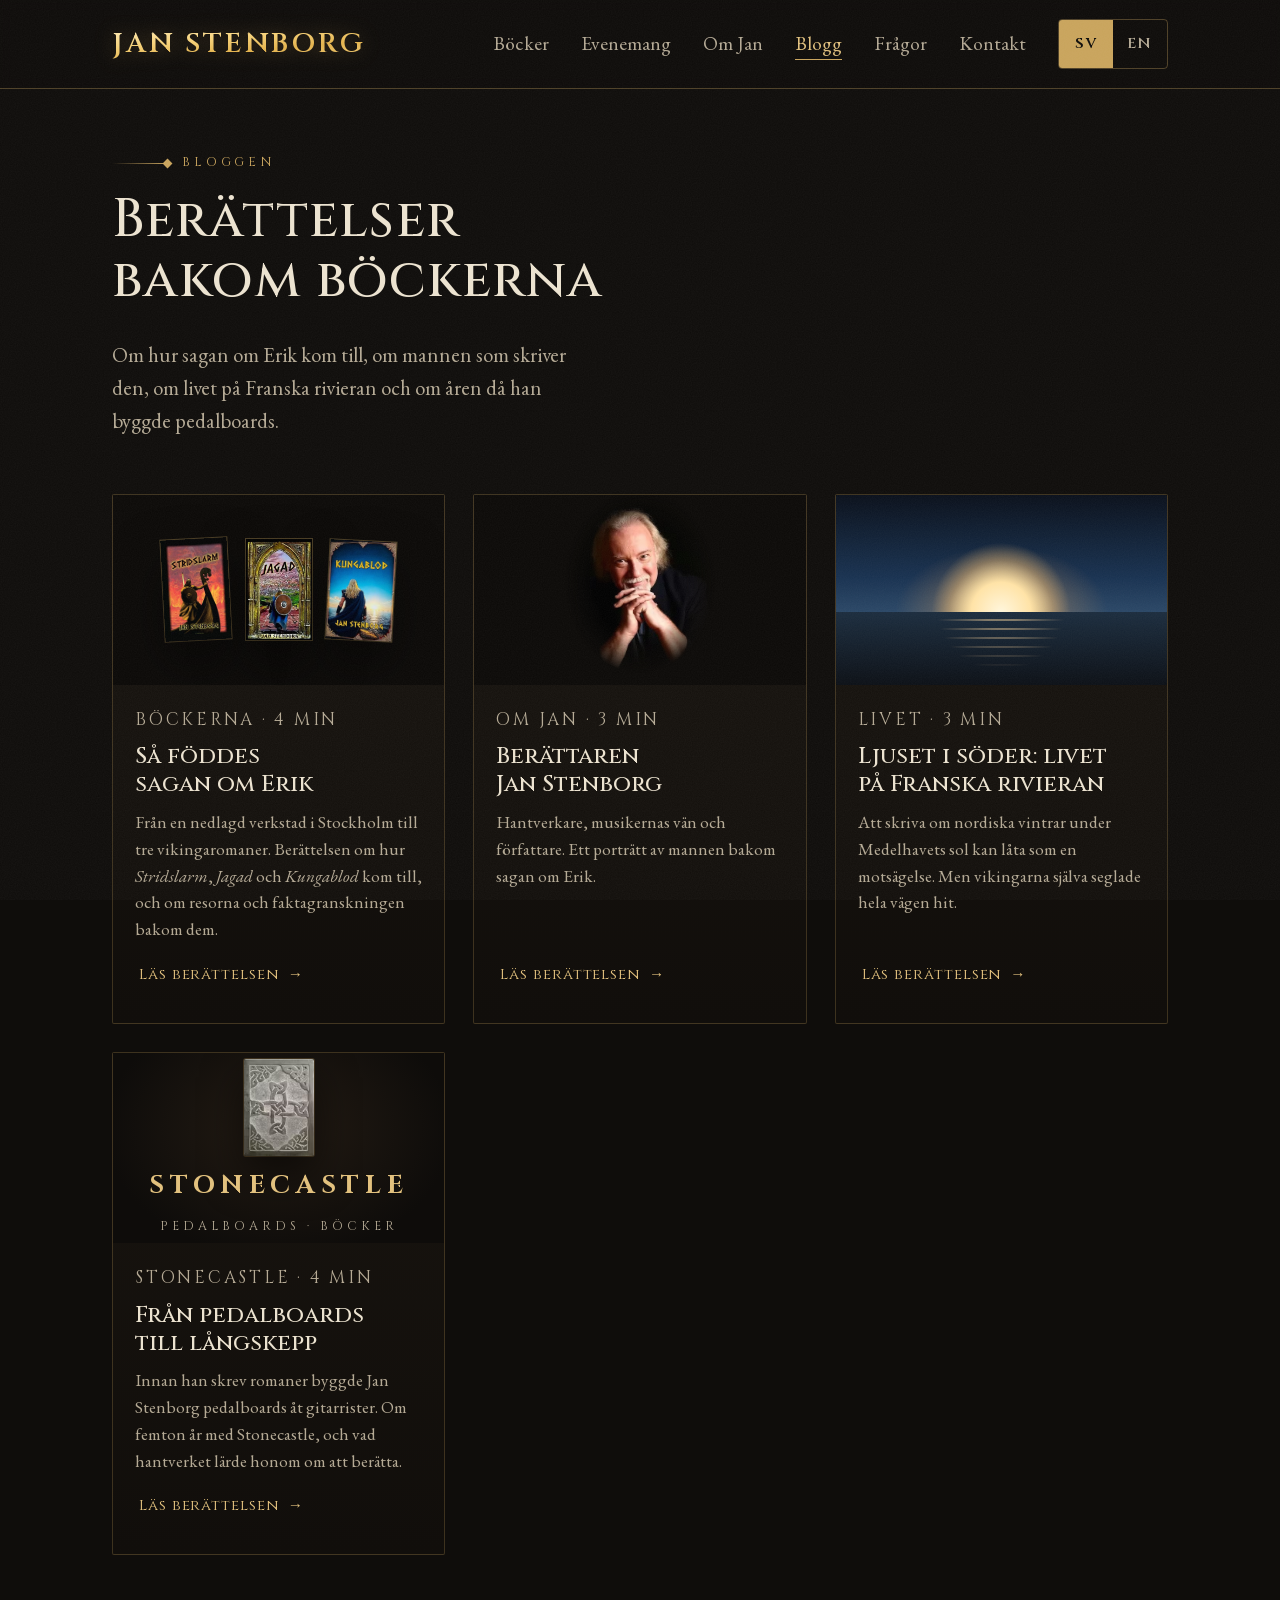
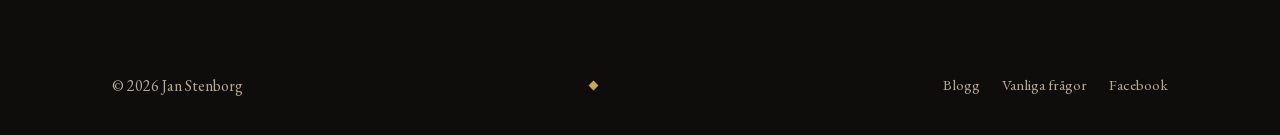
==== commit 58dee39a: "Link Jan's Facebook page from the contact section and footer Also listed in the Person structured da" ====
--- a/blogg/index.html
+++ b/blogg/index.html
@@ -16,6 +16,8 @@
   <meta property="og:title" content="Blogg – Jan Stenborg">
   <meta property="og:description" content="Berättelser om hur Jan Stenborgs vikingaromaner kom till, om författaren, livet på Franska rivieran och åren med Stonecastle.">
   <link rel="canonical" href="https://janstenborg.com/blogg/">
+  <link rel="alternate" hreflang="sv" href="https://janstenborg.com/blogg/">
+  <link rel="alternate" hreflang="x-default" href="https://janstenborg.com/blogg/">
   <meta property="og:url" content="https://janstenborg.com/blogg/">
   <meta property="og:image" content="https://janstenborg.com/images/share.jpg">
   <meta name="twitter:card" content="summary_large_image">
@@ -23,6 +25,7 @@
   <link rel="preload" href="/fonts/eb-garamond.woff2" as="font" type="font/woff2" crossorigin>
   <link rel="stylesheet" href="/styles.css">
   <script src="/boot.js?v=2"></script>
+  <script defer data-domain="janstenborg.com" src="https://plausible.io/js/script.js"></script>
   <script type="application/ld+json">
 {
   "@context": "https://schema.org",
@@ -66,18 +69,18 @@
   </script>
 </head>
 <body class="subpage">
-<a class="skip" href="#main"><span lang="sv">Hoppa till innehållet</span><span lang="en">Skip to content</span></a>
+<a class="skip" href="#main"><span lang="sv">Hoppa till innehållet</span><span lang="en" data-nosnippet>Skip to content</span></a>
 
 <header class="site-header">
   <div class="wrap header-inner">
     <a class="brand" href="/">Jan Stenborg</a>
     <nav class="nav" aria-label="Meny" data-label-en="Menu">
-      <a href="/#bocker"><span lang="sv">Böcker</span><span lang="en">Books</span></a>
-      <a href="/#evenemang"><span lang="sv">Evenemang</span><span lang="en">Events</span></a>
-      <a href="/#om"><span lang="sv">Om Jan</span><span lang="en">About</span></a>
-      <a href="/blogg/" aria-current="page"><span lang="sv">Blogg</span><span lang="en">Blog</span></a>
-      <a href="/fragor/"><span lang="sv">Frågor</span><span lang="en">FAQ</span></a>
-      <a href="/#kontakt"><span lang="sv">Kontakt</span><span lang="en">Contact</span></a>
+      <a href="/#bocker"><span lang="sv">Böcker</span><span lang="en" data-nosnippet>Books</span></a>
+      <a href="/#evenemang"><span lang="sv">Evenemang</span><span lang="en" data-nosnippet>Events</span></a>
+      <a href="/#om"><span lang="sv">Om Jan</span><span lang="en" data-nosnippet>About</span></a>
+      <a href="/blogg/" aria-current="page"><span lang="sv">Blogg</span><span lang="en" data-nosnippet>Blog</span></a>
+      <a href="/fragor/"><span lang="sv">Frågor</span><span lang="en" data-nosnippet>FAQ</span></a>
+      <a href="/#kontakt"><span lang="sv">Kontakt</span><span lang="en" data-nosnippet>Contact</span></a>
     </nav>
     <div class="lang-switch" role="group" aria-label="Språk / Language">
       <button type="button" data-set-lang="sv" aria-pressed="true">SV</button>
@@ -85,7 +88,7 @@
     </div>
     <button type="button" class="menu-toggle" aria-expanded="false" aria-controls="site-menu" data-menu-toggle>
       <span class="menu-icon" aria-hidden="true"></span>
-      <span class="visually-hidden"><span lang="sv">Meny</span><span lang="en">Menu</span></span>
+      <span class="visually-hidden"><span lang="sv">Meny</span><span lang="en" data-nosnippet>Menu</span></span>
     </button>
   </div>
 </header>
@@ -94,17 +97,17 @@
   <div class="menu-glow" aria-hidden="true"></div>
   <nav class="wrap menu-inner" aria-label="Meny" data-label-en="Menu">
     <ol class="menu-list">
-      <li style="--i:0"><a href="/#bocker"><span class="menu-num">I</span><span lang="sv">Böckerna</span><span lang="en">The books</span></a></li>
-      <li style="--i:1"><a href="/#evenemang"><span class="menu-num">II</span><span lang="sv">Evenemang</span><span lang="en">Events</span></a></li>
-      <li style="--i:2"><a href="/#om"><span class="menu-num">III</span><span lang="sv">Om Jan</span><span lang="en">About Jan</span></a></li>
-      <li style="--i:3"><a href="/#kontakt"><span class="menu-num">IV</span><span lang="sv">Kontakt</span><span lang="en">Contact</span></a></li>
+      <li style="--i:0"><a href="/#bocker"><span class="menu-num">I</span><span lang="sv">Böckerna</span><span lang="en" data-nosnippet>The books</span></a></li>
+      <li style="--i:1"><a href="/#evenemang"><span class="menu-num">II</span><span lang="sv">Evenemang</span><span lang="en" data-nosnippet>Events</span></a></li>
+      <li style="--i:2"><a href="/#om"><span class="menu-num">III</span><span lang="sv">Om Jan</span><span lang="en" data-nosnippet>About Jan</span></a></li>
+      <li style="--i:3"><a href="/#kontakt"><span class="menu-num">IV</span><span lang="sv">Kontakt</span><span lang="en" data-nosnippet>Contact</span></a></li>
     </ol>
     <ul class="menu-list menu-more">
-      <li style="--i:4"><a href="/blogg/" aria-current="page"><span class="menu-num" aria-hidden="true">·</span><span lang="sv">Blogg</span><span lang="en">Blog</span></a></li>
-      <li style="--i:5"><a href="/fragor/"><span class="menu-num" aria-hidden="true">·</span><span lang="sv">Vanliga frågor</span><span lang="en">FAQ</span></a></li>
+      <li style="--i:4"><a href="/blogg/" aria-current="page"><span class="menu-num" aria-hidden="true">·</span><span lang="sv">Blogg</span><span lang="en" data-nosnippet>Blog</span></a></li>
+      <li style="--i:5"><a href="/fragor/"><span class="menu-num" aria-hidden="true">·</span><span lang="sv">Vanliga frågor</span><span lang="en" data-nosnippet>FAQ</span></a></li>
     </ul>
     <div class="menu-foot" style="--i:6">
-      <a class="btn btn-gold" href="/#evenemang" data-track="Menu: signing"><span lang="sv">Kom på signeringen</span><span lang="en">Come to the signing</span></a>
+      <a class="btn btn-gold" href="/#evenemang" data-track="Menu: signing"><span lang="sv">Kom på signeringen</span><span lang="en" data-nosnippet>Come to the signing</span></a>
       <div class="lang-switch" role="group" aria-label="Språk / Language">
         <button type="button" data-set-lang="sv" aria-pressed="true">SV</button>
         <button type="button" data-set-lang="en" aria-pressed="false">EN</button>
@@ -117,19 +120,19 @@
   <section class="section blog-index">
     <div class="wrap">
       <header class="chapter" data-reveal="title">
-        <p class="chapter-mark"><span class="chapter-rule" aria-hidden="true"></span><span lang="sv">Bloggen</span><span lang="en">The blog</span></p>
-        <h1 class="chapter-title"><span lang="sv">Berättelser bakom böckerna</span><span lang="en">Stories behind the books</span></h1>
+        <p class="chapter-mark"><span class="chapter-rule" aria-hidden="true"></span><span lang="sv">Bloggen</span><span lang="en" data-nosnippet>The blog</span></p>
+        <h1 class="chapter-title"><span lang="sv">Berättelser bakom böckerna</span><span lang="en" data-nosnippet>Stories behind the books</span></h1>
       </header>
-      <p class="section-intro" data-reveal><span lang="sv">Om hur sagan om Erik kom till, om mannen som skriver den, om livet på Franska rivieran och om åren då han byggde pedalboards.</span><span lang="en">How the saga of Erik came about, the man who writes it, life on the French Riviera, and the years he spent building pedalboards.</span></p>
+      <p class="section-intro" data-reveal><span lang="sv">Om hur sagan om Erik kom till, om mannen som skriver den, om livet på Franska rivieran och om åren då han byggde pedalboards.</span><span lang="en" data-nosnippet>How the saga of Erik came about, the man who writes it, life on the French Riviera, and the years he spent building pedalboards.</span></p>
       <div class="story-grid">
         <article class="story-card" data-reveal>
           <a class="story-link" href="/blogg/sa-foddes-sagan-om-erik/">
             <div class="story-visual"><div class="post-visual post-covers" role="img" aria-label="Omslagen till Stridslarm, Jagad och Kungablod" data-label-en="The covers of Stridslarm, Jagad and Kungablod"><picture><source type="image/avif" srcset="/images/stridslarm-360.avif"><source type="image/webp" srcset="/images/stridslarm-360.webp"><img src="/images/stridslarm.jpg" width="919" height="1400" loading="lazy" alt=""></picture><picture><source type="image/avif" srcset="/images/jagad-240.avif"><source type="image/webp" srcset="/images/jagad-240.webp"><img src="/images/jagad.jpg" width="362" height="552" loading="lazy" alt=""></picture><picture><source type="image/avif" srcset="/images/kungablod-320.avif"><source type="image/webp" srcset="/images/kungablod-320.webp"><img src="/images/kungablod.jpg" width="628" height="938" loading="lazy" alt=""></picture></div></div>
             <div class="story-text">
-              <p class="story-tag"><span lang="sv">Böckerna</span><span lang="en">The books</span> · <span lang="sv">4 min</span><span lang="en">4 min</span></p>
-              <h2 class="story-title"><span lang="sv">Så föddes sagan om Erik</span><span lang="en">How the saga of Erik was born</span></h2>
-              <p><span lang="sv">Från en nedlagd verkstad i Stockholm till tre vikingaromaner. Berättelsen om hur <em>Stridslarm</em>, <em>Jagad</em> och <em>Kungablod</em> kom till, och om resorna och faktagranskningen bakom dem.</span><span lang="en">From a closed workshop in Stockholm to three Viking novels: how <em>Stridslarm</em>, <em>Jagad</em> and <em>Kungablod</em> came to be, and the travel and fact-checking behind them.</span></p>
-              <span class="text-link"><span lang="sv">Läs berättelsen</span><span lang="en">Read the story</span> <span class="text-link-arrow" aria-hidden="true">→</span></span>
+              <p class="story-tag"><span lang="sv">Böckerna</span><span lang="en" data-nosnippet>The books</span> · <span lang="sv">4 min</span><span lang="en" data-nosnippet>4 min</span></p>
+              <h2 class="story-title"><span lang="sv">Så föddes sagan om Erik</span><span lang="en" data-nosnippet>How the saga of Erik was born</span></h2>
+              <p><span lang="sv">Från en nedlagd verkstad i Stockholm till tre vikingaromaner. Berättelsen om hur <em>Stridslarm</em>, <em>Jagad</em> och <em>Kungablod</em> kom till, och om resorna och faktagranskningen bakom dem.</span><span lang="en" data-nosnippet>From a closed workshop in Stockholm to three Viking novels: how <em>Stridslarm</em>, <em>Jagad</em> and <em>Kungablod</em> came to be, and the travel and fact-checking behind them.</span></p>
+              <span class="text-link"><span lang="sv">Läs berättelsen</span><span lang="en" data-nosnippet>Read the story</span> <span class="text-link-arrow" aria-hidden="true">→</span></span>
             </div>
           </a>
         </article>
@@ -137,10 +140,10 @@
           <a class="story-link" href="/blogg/berattaren-jan-stenborg/">
             <div class="story-visual"><div class="post-visual post-portrait"><picture><source type="image/avif" srcset="/images/jan-stenborg-388.avif 388w" sizes="(max-width: 700px) 92vw, 680px"><source type="image/webp" srcset="/images/jan-stenborg-388.webp 388w" sizes="(max-width: 700px) 92vw, 680px"><img src="/images/jan-stenborg.jpg" width="388" height="515" loading="lazy" alt="Porträtt av Jan Stenborg" data-alt-en="Portrait of Jan Stenborg"></picture></div></div>
             <div class="story-text">
-              <p class="story-tag"><span lang="sv">Om Jan</span><span lang="en">About Jan</span> · <span lang="sv">3 min</span><span lang="en">3 min</span></p>
-              <h2 class="story-title"><span lang="sv">Berättaren Jan Stenborg</span><span lang="en">Jan Stenborg, storyteller</span></h2>
-              <p><span lang="sv">Hantverkare, musikernas vän och författare. Ett porträtt av mannen bakom sagan om Erik.</span><span lang="en">Craftsman, friend of musicians and author: a portrait of the man behind the saga of Erik.</span></p>
-              <span class="text-link"><span lang="sv">Läs berättelsen</span><span lang="en">Read the story</span> <span class="text-link-arrow" aria-hidden="true">→</span></span>
+              <p class="story-tag"><span lang="sv">Om Jan</span><span lang="en" data-nosnippet>About Jan</span> · <span lang="sv">3 min</span><span lang="en" data-nosnippet>3 min</span></p>
+              <h2 class="story-title"><span lang="sv">Berättaren Jan Stenborg</span><span lang="en" data-nosnippet>Jan Stenborg, storyteller</span></h2>
+              <p><span lang="sv">Hantverkare, musikernas vän och författare. Ett porträtt av mannen bakom sagan om Erik.</span><span lang="en" data-nosnippet>Craftsman, friend of musicians and author: a portrait of the man behind the saga of Erik.</span></p>
+              <span class="text-link"><span lang="sv">Läs berättelsen</span><span lang="en" data-nosnippet>Read the story</span> <span class="text-link-arrow" aria-hidden="true">→</span></span>
             </div>
           </a>
         </article>
@@ -148,21 +151,21 @@
           <a class="story-link" href="/blogg/livet-pa-franska-rivieran/">
             <div class="story-visual"><div class="post-visual post-scene post-sea" aria-hidden="true"><span class="ps-sky"></span><span class="ps-sun"></span><span class="ps-sea"></span><span class="ps-path"></span></div></div>
             <div class="story-text">
-              <p class="story-tag"><span lang="sv">Livet</span><span lang="en">Life</span> · <span lang="sv">3 min</span><span lang="en">3 min</span></p>
-              <h2 class="story-title"><span lang="sv">Ljuset i söder: livet på Franska rivieran</span><span lang="en">Southern light: life on the French Riviera</span></h2>
-              <p><span lang="sv">Att skriva om nordiska vintrar under Medelhavets sol kan låta som en motsägelse. Men vikingarna själva seglade hela vägen hit.</span><span lang="en">Writing about northern winters under the Mediterranean sun may sound like a contradiction. But the Vikings themselves sailed all the way here.</span></p>
-              <span class="text-link"><span lang="sv">Läs berättelsen</span><span lang="en">Read the story</span> <span class="text-link-arrow" aria-hidden="true">→</span></span>
+              <p class="story-tag"><span lang="sv">Livet</span><span lang="en" data-nosnippet>Life</span> · <span lang="sv">3 min</span><span lang="en" data-nosnippet>3 min</span></p>
+              <h2 class="story-title"><span lang="sv">Ljuset i söder: livet på Franska rivieran</span><span lang="en" data-nosnippet>Southern light: life on the French Riviera</span></h2>
+              <p><span lang="sv">Att skriva om nordiska vintrar under Medelhavets sol kan låta som en motsägelse. Men vikingarna själva seglade hela vägen hit.</span><span lang="en" data-nosnippet>Writing about northern winters under the Mediterranean sun may sound like a contradiction. But the Vikings themselves sailed all the way here.</span></p>
+              <span class="text-link"><span lang="sv">Läs berättelsen</span><span lang="en" data-nosnippet>Read the story</span> <span class="text-link-arrow" aria-hidden="true">→</span></span>
             </div>
           </a>
         </article>
         <article class="story-card" data-reveal>
           <a class="story-link" href="/blogg/fran-pedalboards-till-langskepp/">
-            <div class="story-visual"><div class="post-visual post-scene post-plate" aria-hidden="true"><picture class="plate-emblem"><source type="image/avif" srcset="/images/emblem-stone-96.avif 1x, /images/emblem-stone-480.avif 2x"><source type="image/webp" srcset="/images/emblem-stone-96.webp 1x, /images/emblem-stone-480.webp 2x"><img src="/images/emblem-stone.jpg" width="480" height="659" loading="lazy" alt=""></picture><span class="plate-name">Stonecastle</span><span class="plate-sub"><span lang="sv">Pedalboards · Böcker</span><span lang="en">Pedalboards · Books</span></span></div></div>
+            <div class="story-visual"><div class="post-visual post-scene post-plate" aria-hidden="true"><picture class="plate-emblem"><source type="image/avif" srcset="/images/emblem-stone-96.avif 1x, /images/emblem-stone-480.avif 2x"><source type="image/webp" srcset="/images/emblem-stone-96.webp 1x, /images/emblem-stone-480.webp 2x"><img src="/images/emblem-stone.jpg" width="480" height="659" loading="lazy" alt=""></picture><span class="plate-name">Stonecastle</span><span class="plate-sub"><span lang="sv">Pedalboards · Böcker</span><span lang="en" data-nosnippet>Pedalboards · Books</span></span></div></div>
             <div class="story-text">
-              <p class="story-tag"><span lang="sv">Stonecastle</span><span lang="en">Stonecastle</span> · <span lang="sv">4 min</span><span lang="en">4 min</span></p>
-              <h2 class="story-title"><span lang="sv">Från pedalboards till långskepp</span><span lang="en">From pedalboards to longships</span></h2>
-              <p><span lang="sv">Innan han skrev romaner byggde Jan Stenborg pedalboards åt gitarrister. Om femton år med Stonecastle, och vad hantverket lärde honom om att berätta.</span><span lang="en">Before he wrote novels, Jan Stenborg built pedalboards for guitarists: fifteen years with Stonecastle, and what the craft taught him about storytelling.</span></p>
-              <span class="text-link"><span lang="sv">Läs berättelsen</span><span lang="en">Read the story</span> <span class="text-link-arrow" aria-hidden="true">→</span></span>
+              <p class="story-tag"><span lang="sv">Stonecastle</span><span lang="en" data-nosnippet>Stonecastle</span> · <span lang="sv">4 min</span><span lang="en" data-nosnippet>4 min</span></p>
+              <h2 class="story-title"><span lang="sv">Från pedalboards till långskepp</span><span lang="en" data-nosnippet>From pedalboards to longships</span></h2>
+              <p><span lang="sv">Innan han skrev romaner byggde Jan Stenborg pedalboards åt gitarrister. Om femton år med Stonecastle, och vad hantverket lärde honom om att berätta.</span><span lang="en" data-nosnippet>Before he wrote novels, Jan Stenborg built pedalboards for guitarists: fifteen years with Stonecastle, and what the craft taught him about storytelling.</span></p>
+              <span class="text-link"><span lang="sv">Läs berättelsen</span><span lang="en" data-nosnippet>Read the story</span> <span class="text-link-arrow" aria-hidden="true">→</span></span>
             </div>
           </a>
         </article>
@@ -176,8 +179,9 @@
     <span class="footer-mark" aria-hidden="true"></span>
     <p>© <span id="year">2026</span> Jan Stenborg</p>
     <nav class="footer-links" aria-label="Mer" data-label-en="More">
-      <a href="/blogg/"><span lang="sv">Blogg</span><span lang="en">Blog</span></a>
-      <a href="/fragor/"><span lang="sv">Vanliga frågor</span><span lang="en">FAQ</span></a>
+      <a href="/blogg/"><span lang="sv">Blogg</span><span lang="en" data-nosnippet>Blog</span></a>
+      <a href="/fragor/"><span lang="sv">Vanliga frågor</span><span lang="en" data-nosnippet>FAQ</span></a>
+      <a href="https://www.facebook.com/Stridslarm.Bok" target="_blank" rel="noopener" data-track="Facebook">Facebook</a>
     </nav>
   </div>
 </footer>
--- a/styles.css
+++ b/styles.css
@@ -804,6 +804,7 @@
   transition: color var(--dur-quick) var(--ease-ui), border-color var(--dur-quick) var(--ease-ui);
 }
 .finale-email:hover { color: var(--text); border-color: var(--gold); }
+.finale-inner > .finale-follow { margin: 36px auto 0; font-size: 1.05rem; }
 @media (max-width: 700px) { .finale { padding: 110px 0 96px; } }
 
 /* ===== Footer ===== */
@@ -925,6 +926,10 @@
 .story-visual .post-plate { gap: 10px; }
 .post-seal { display: block; width: 56px; }
 .post-seal img { width: 100%; border-radius: 2px; opacity: .9; box-shadow: 0 0 0 1px rgba(201, 164, 92, .3); }
+
+/* The excerpt page and its link on Stridslarm */
+.book-excerpt { margin-top: 1em; }
+.excerpt-more { margin-top: 2em; text-align: center; font-style: italic; color: var(--text-muted); }
 
 /* Story cards (blog index and "more stories") */
 .blog-index { padding-top: 64px; }
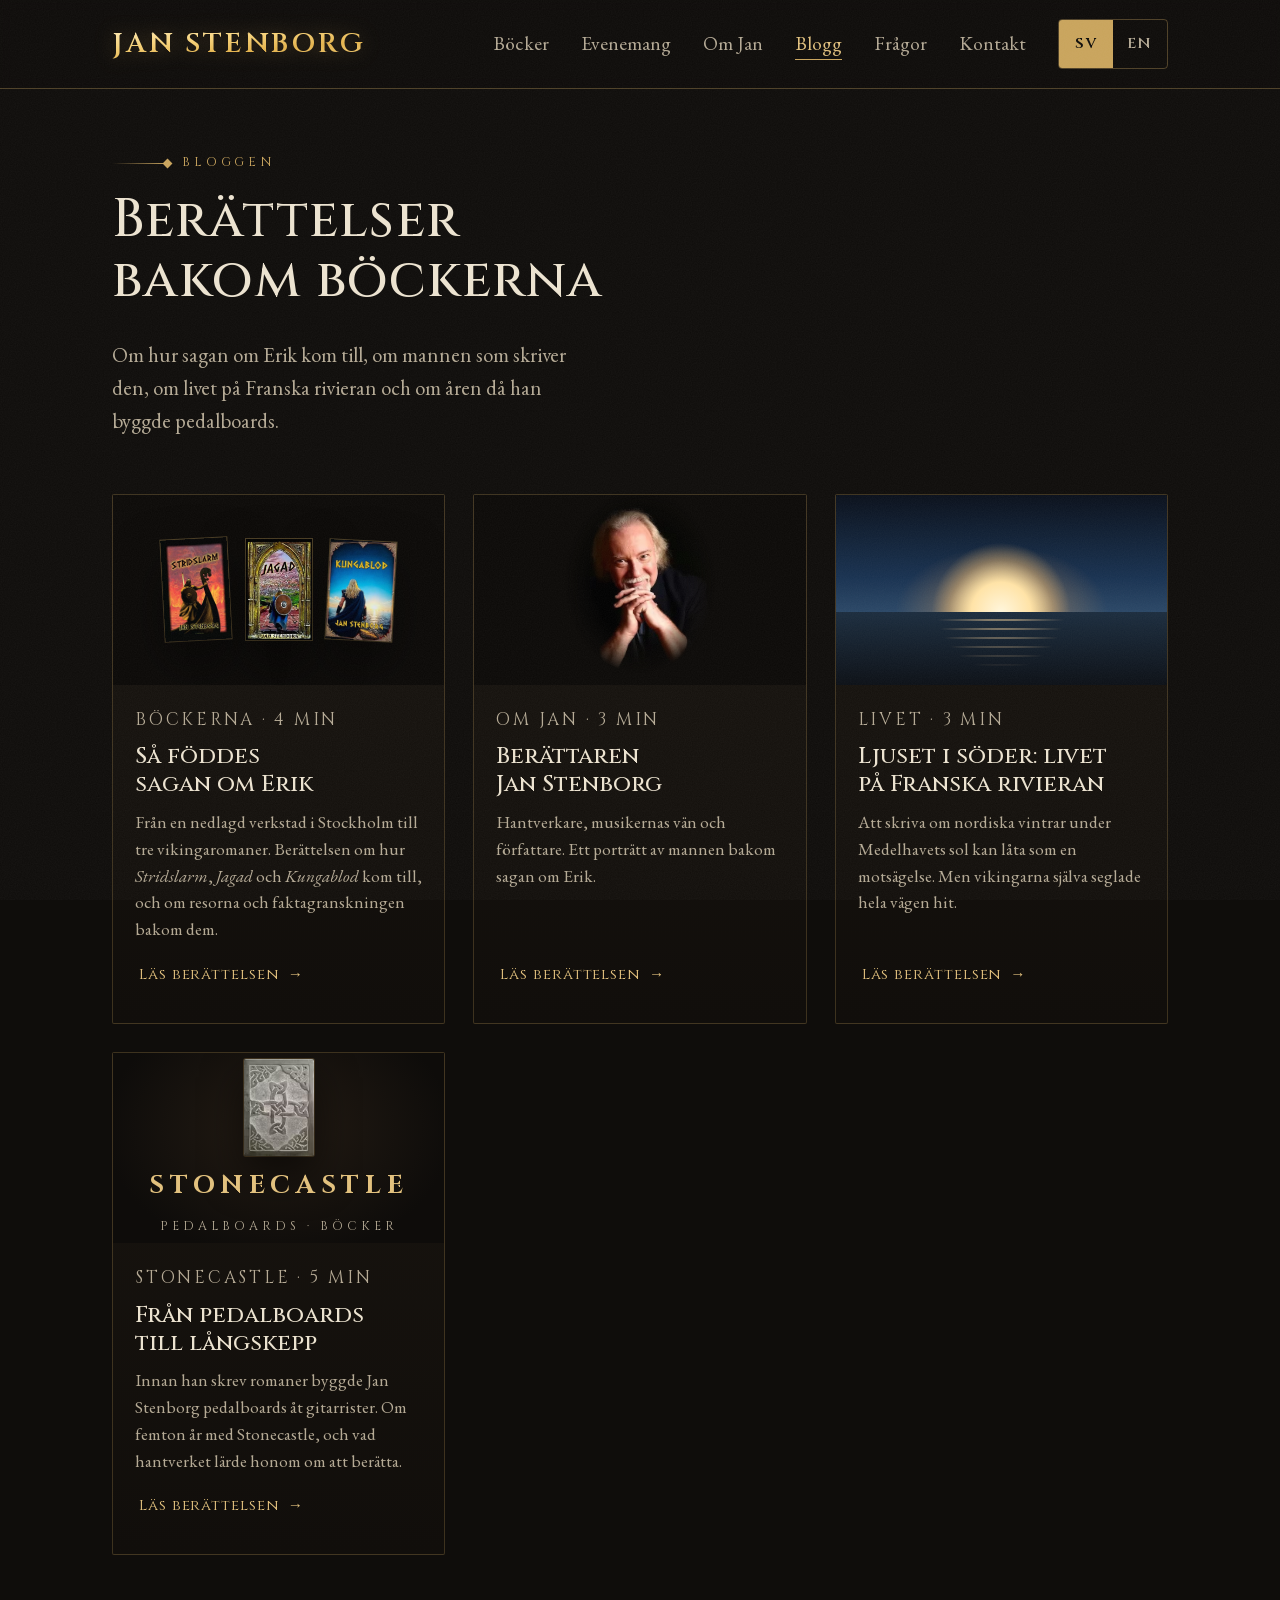
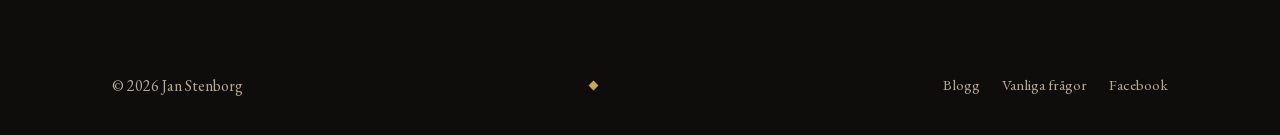
==== commit 9198c550: "Tell more of the Stonecastle story: patent, dealers, artists, Twang From the old stonecastle.se: the" ====
--- a/blogg/index.html
+++ b/blogg/index.html
@@ -25,7 +25,6 @@
   <link rel="preload" href="/fonts/eb-garamond.woff2" as="font" type="font/woff2" crossorigin>
   <link rel="stylesheet" href="/styles.css">
   <script src="/boot.js?v=2"></script>
-  <script defer data-domain="janstenborg.com" src="https://plausible.io/js/script.js"></script>
   <script type="application/ld+json">
 {
   "@context": "https://schema.org",
@@ -162,7 +161,7 @@
           <a class="story-link" href="/blogg/fran-pedalboards-till-langskepp/">
             <div class="story-visual"><div class="post-visual post-scene post-plate" aria-hidden="true"><picture class="plate-emblem"><source type="image/avif" srcset="/images/emblem-stone-96.avif 1x, /images/emblem-stone-480.avif 2x"><source type="image/webp" srcset="/images/emblem-stone-96.webp 1x, /images/emblem-stone-480.webp 2x"><img src="/images/emblem-stone.jpg" width="480" height="659" loading="lazy" alt=""></picture><span class="plate-name">Stonecastle</span><span class="plate-sub"><span lang="sv">Pedalboards · Böcker</span><span lang="en" data-nosnippet>Pedalboards · Books</span></span></div></div>
             <div class="story-text">
-              <p class="story-tag"><span lang="sv">Stonecastle</span><span lang="en" data-nosnippet>Stonecastle</span> · <span lang="sv">4 min</span><span lang="en" data-nosnippet>4 min</span></p>
+              <p class="story-tag"><span lang="sv">Stonecastle</span><span lang="en" data-nosnippet>Stonecastle</span> · <span lang="sv">5 min</span><span lang="en" data-nosnippet>5 min</span></p>
               <h2 class="story-title"><span lang="sv">Från pedalboards till långskepp</span><span lang="en" data-nosnippet>From pedalboards to longships</span></h2>
               <p><span lang="sv">Innan han skrev romaner byggde Jan Stenborg pedalboards åt gitarrister. Om femton år med Stonecastle, och vad hantverket lärde honom om att berätta.</span><span lang="en" data-nosnippet>Before he wrote novels, Jan Stenborg built pedalboards for guitarists: fifteen years with Stonecastle, and what the craft taught him about storytelling.</span></p>
               <span class="text-link"><span lang="sv">Läs berättelsen</span><span lang="en" data-nosnippet>Read the story</span> <span class="text-link-arrow" aria-hidden="true">→</span></span>
--- a/styles.css
+++ b/styles.css
@@ -632,7 +632,6 @@
 .shelf-panel + .shelf-panel { border-top: 0; }
 .shelf-panel .book-body { max-width: none; }
 .shelf-panel .buy { justify-content: center; }
-.shelf-panel:focus-visible { outline: none; }
 @media (max-width: 640px) {
   .shelf-books { padding-top: 36px; }
   .shelf-book { gap: 18px; }
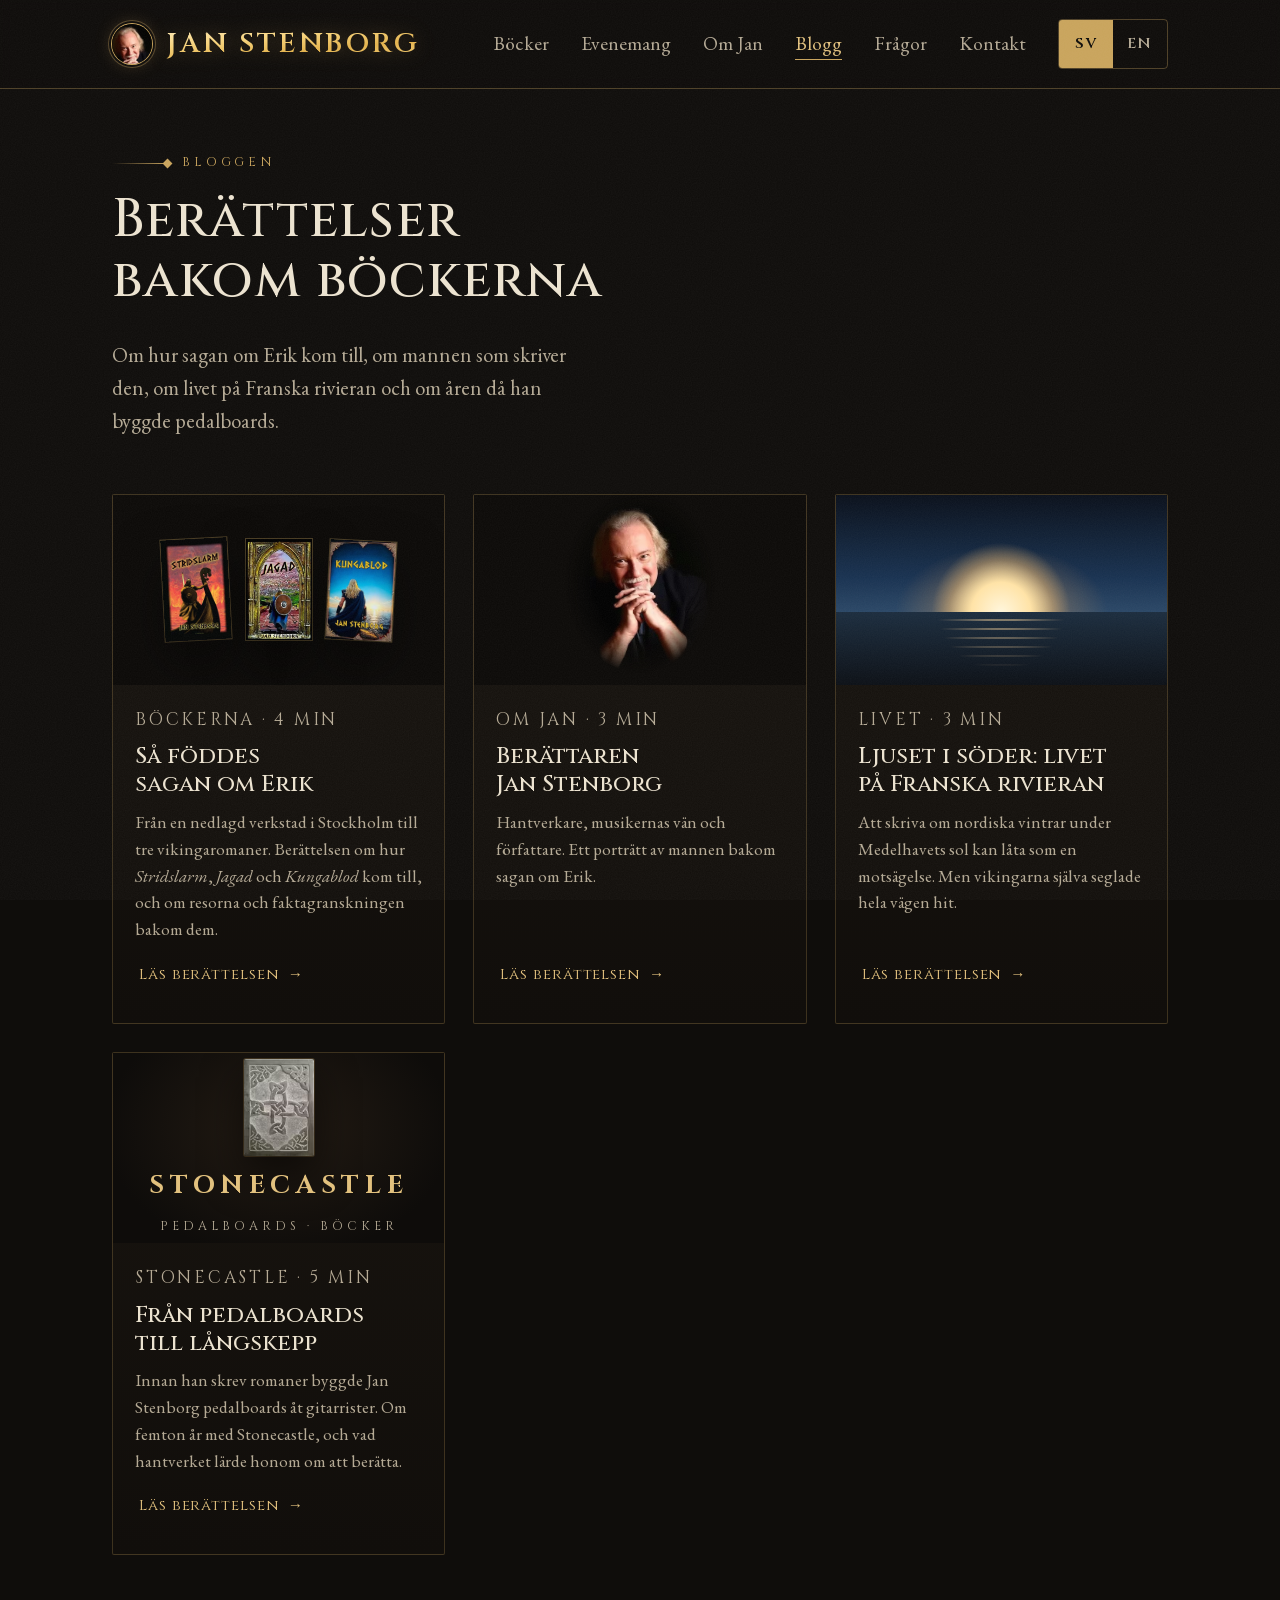
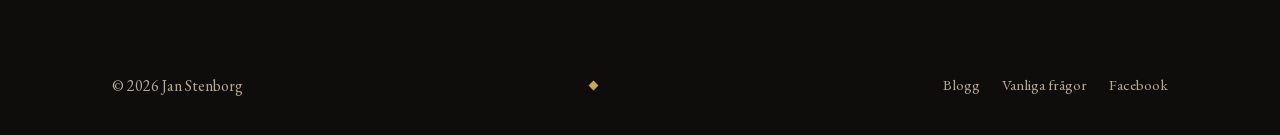
==== commit 260725df: "Put Jan's headshot beside his name in the header A small portrait in the hero's gold ring, on every " ====
--- a/blogg/index.html
+++ b/blogg/index.html
@@ -72,7 +72,14 @@
 
 <header class="site-header">
   <div class="wrap header-inner">
-    <a class="brand" href="/">Jan Stenborg</a>
+    <a class="brand" href="/">
+      <picture class="brand-avatar">
+        <source type="image/avif" srcset="/images/jan-avatar-112.avif 112w, /images/jan-avatar-168.avif 168w" sizes="40px">
+        <source type="image/webp" srcset="/images/jan-avatar-112.webp 112w, /images/jan-avatar-168.webp 168w" sizes="40px">
+        <img src="/images/jan-avatar.jpg" width="40" height="40" alt="">
+      </picture>
+      <span class="brand-name">Jan Stenborg</span>
+    </a>
     <nav class="nav" aria-label="Meny" data-label-en="Menu">
       <a href="/#bocker"><span lang="sv">Böcker</span><span lang="en" data-nosnippet>Books</span></a>
       <a href="/#evenemang"><span lang="sv">Evenemang</span><span lang="en" data-nosnippet>Events</span></a>
--- a/styles.css
+++ b/styles.css
@@ -108,16 +108,22 @@
 .brand {
   font-family: var(--heading); font-size: 1.75rem; letter-spacing: 0.1em;
   font-weight: 600; color: #f0c766; text-decoration: none; text-transform: uppercase;   /* bright gold */
-  display: inline-flex; align-items: center; min-height: 44px;
-  filter: drop-shadow(0 0 10px rgba(255, 200, 100, .28));
+  display: inline-flex; align-items: center; gap: 14px; min-height: 44px;
+}
+.brand-name { filter: drop-shadow(0 0 10px rgba(255, 200, 100, .28)); }
+/* Jan's face beside his name, in the same gold ring as the hero portrait */
+.brand-avatar { flex: none; width: 40px; height: 40px; border-radius: 50%; }
+.brand-avatar img {
+  display: block; width: 100%; height: 100%; object-fit: cover; border-radius: 50%;
+  box-shadow: 0 0 0 1px var(--gold), 0 0 0 3px var(--bg), 0 0 0 4px rgba(201, 164, 92, .35), 0 0 18px rgba(255, 200, 120, .22);
 }
 @supports ((-webkit-background-clip: text) or (background-clip: text)) {
-  .brand {                                       /* metallic gold, lit from above */
+  .brand-name {                                  /* metallic gold, lit from above */
     background: linear-gradient(175deg, #fff3cf 0%, #f6d27a 38%, #e3b24c 62%, #f4d58a 100%);
     -webkit-background-clip: text; background-clip: text; -webkit-text-fill-color: transparent;
   }
 }
-.brand:hover { filter: drop-shadow(0 0 14px rgba(255, 210, 120, .5)); }
+.brand:hover .brand-name { filter: drop-shadow(0 0 14px rgba(255, 210, 120, .5)); }
 .nav { display: flex; gap: 32px; margin-left: auto; }
 .nav a {
   color: var(--text-muted); text-decoration: none; font-size: 1.22rem;
@@ -167,7 +173,8 @@
 
 @media (max-width: 900px) {
   .header-inner { min-height: 72px; gap: 16px; flex-wrap: nowrap; }
-  .brand { font-size: 1.45rem; }
+  .brand { font-size: 1.45rem; gap: 11px; }
+  .brand-avatar { width: 34px; height: 34px; }
   .site-header .nav, .site-header .lang-switch { display: none; }
   .menu-toggle { display: inline-flex; }
 
@@ -1115,7 +1122,8 @@
 @keyframes bookDrift { 0%,100% { transform: translateY(0) rotate(-.6deg); } 50% { transform: translateY(-10px) rotate(.6deg); } }
 @keyframes coverLight { 0% { opacity: 0; background-position: 100% 0; } 4% { opacity: .8; } 16% { opacity: .6; } 21%,100% { opacity: 0; background-position: 0 0; } }
 @media (max-width: 360px) {
-  .brand { font-size: 1.2rem; }
+  .brand { font-size: 1.2rem; gap: 9px; }
+  .brand-avatar { width: 30px; height: 30px; }
   .hero-title { font-size: 2.15rem; }
   .invite-month { font-size: 1.2rem; }
 }
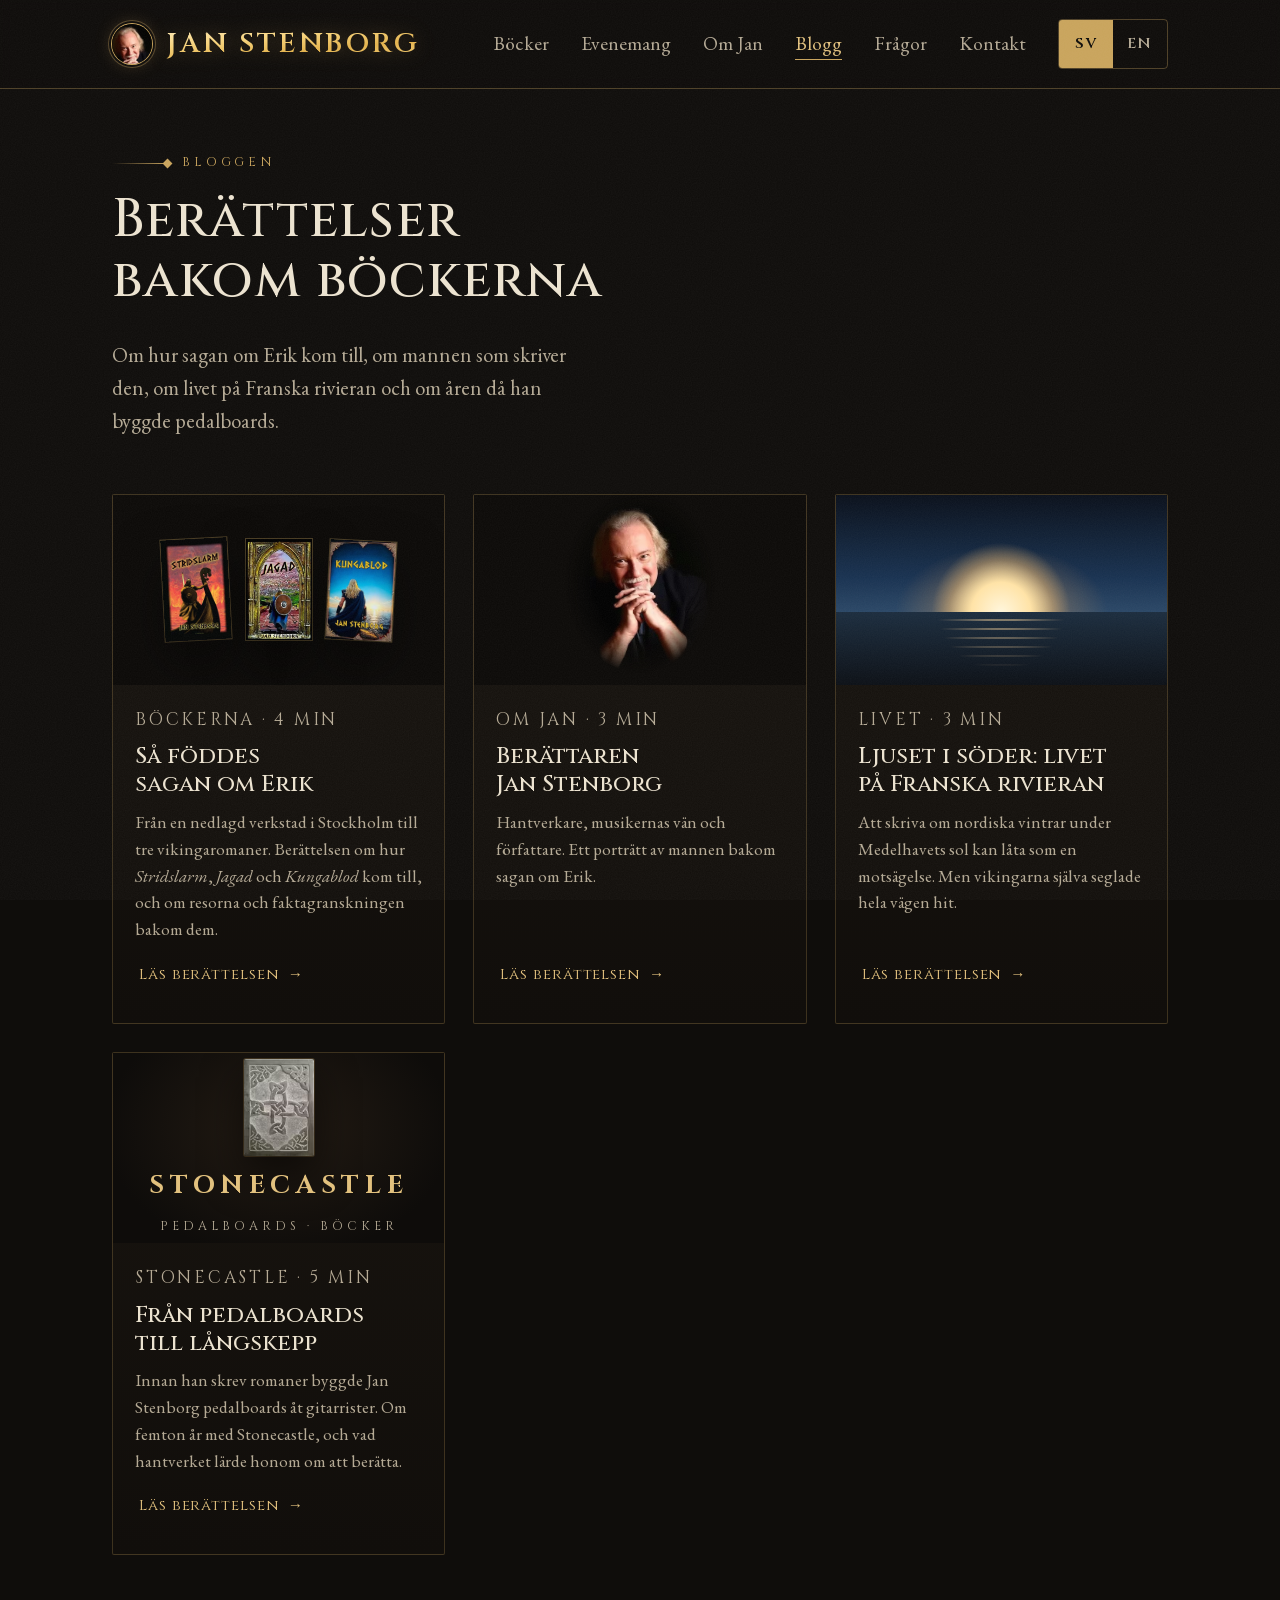
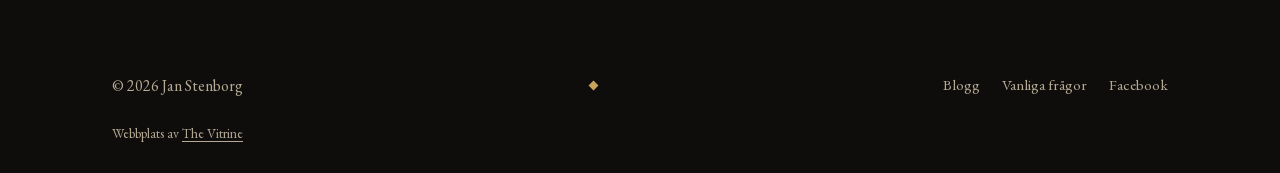
==== commit d5a55173: "Footer: add "Webbplats av The Vitrine" credit Swedish and English, following the language switch; li" ====
--- a/blogg/index.html
+++ b/blogg/index.html
@@ -189,6 +189,7 @@
       <a href="/fragor/"><span lang="sv">Vanliga frågor</span><span lang="en" data-nosnippet>FAQ</span></a>
       <a href="https://www.facebook.com/Stridslarm.Bok" target="_blank" rel="noopener" data-track="Facebook">Facebook</a>
     </nav>
+    <p class="footer-credit"><span lang="sv">Webbplats av <a href="https://thevitrine.fr/" target="_blank" rel="noopener">The Vitrine</a></span><span lang="en" data-nosnippet>Website by <a href="https://thevitrine.fr/en/" target="_blank" rel="noopener">The Vitrine</a></span></p>
   </div>
 </footer>
 
--- a/styles.css
+++ b/styles.css
@@ -738,6 +738,7 @@
   margin-top: 18px; color: var(--text-muted); font-size: 1.1rem;
 }
 @media (max-width: 820px) { .poster { margin-top: 64px; } .poster-frame { padding: 8px; outline-offset: -5px; } }
+.thanks-photo img { display: block; width: 100%; }
 
 /* --- Full-size viewer --- */
 .poster-dialog {
@@ -833,6 +834,9 @@
 .footer-links a:hover { color: var(--gold-bright); }
 .footer-top { order: 4; }
 .footer-inner { flex-wrap: wrap; }
+.footer-inner .footer-credit { order: 5; flex-basis: 100%; font-size: .85rem; }
+.footer-credit a { color: inherit; text-underline-offset: 3px; }
+.footer-credit a:hover { color: var(--gold-bright); }
 .about-more { display: flex; flex-wrap: wrap; gap: 4px 28px; margin-top: 8px; }
 
 /* Article */
